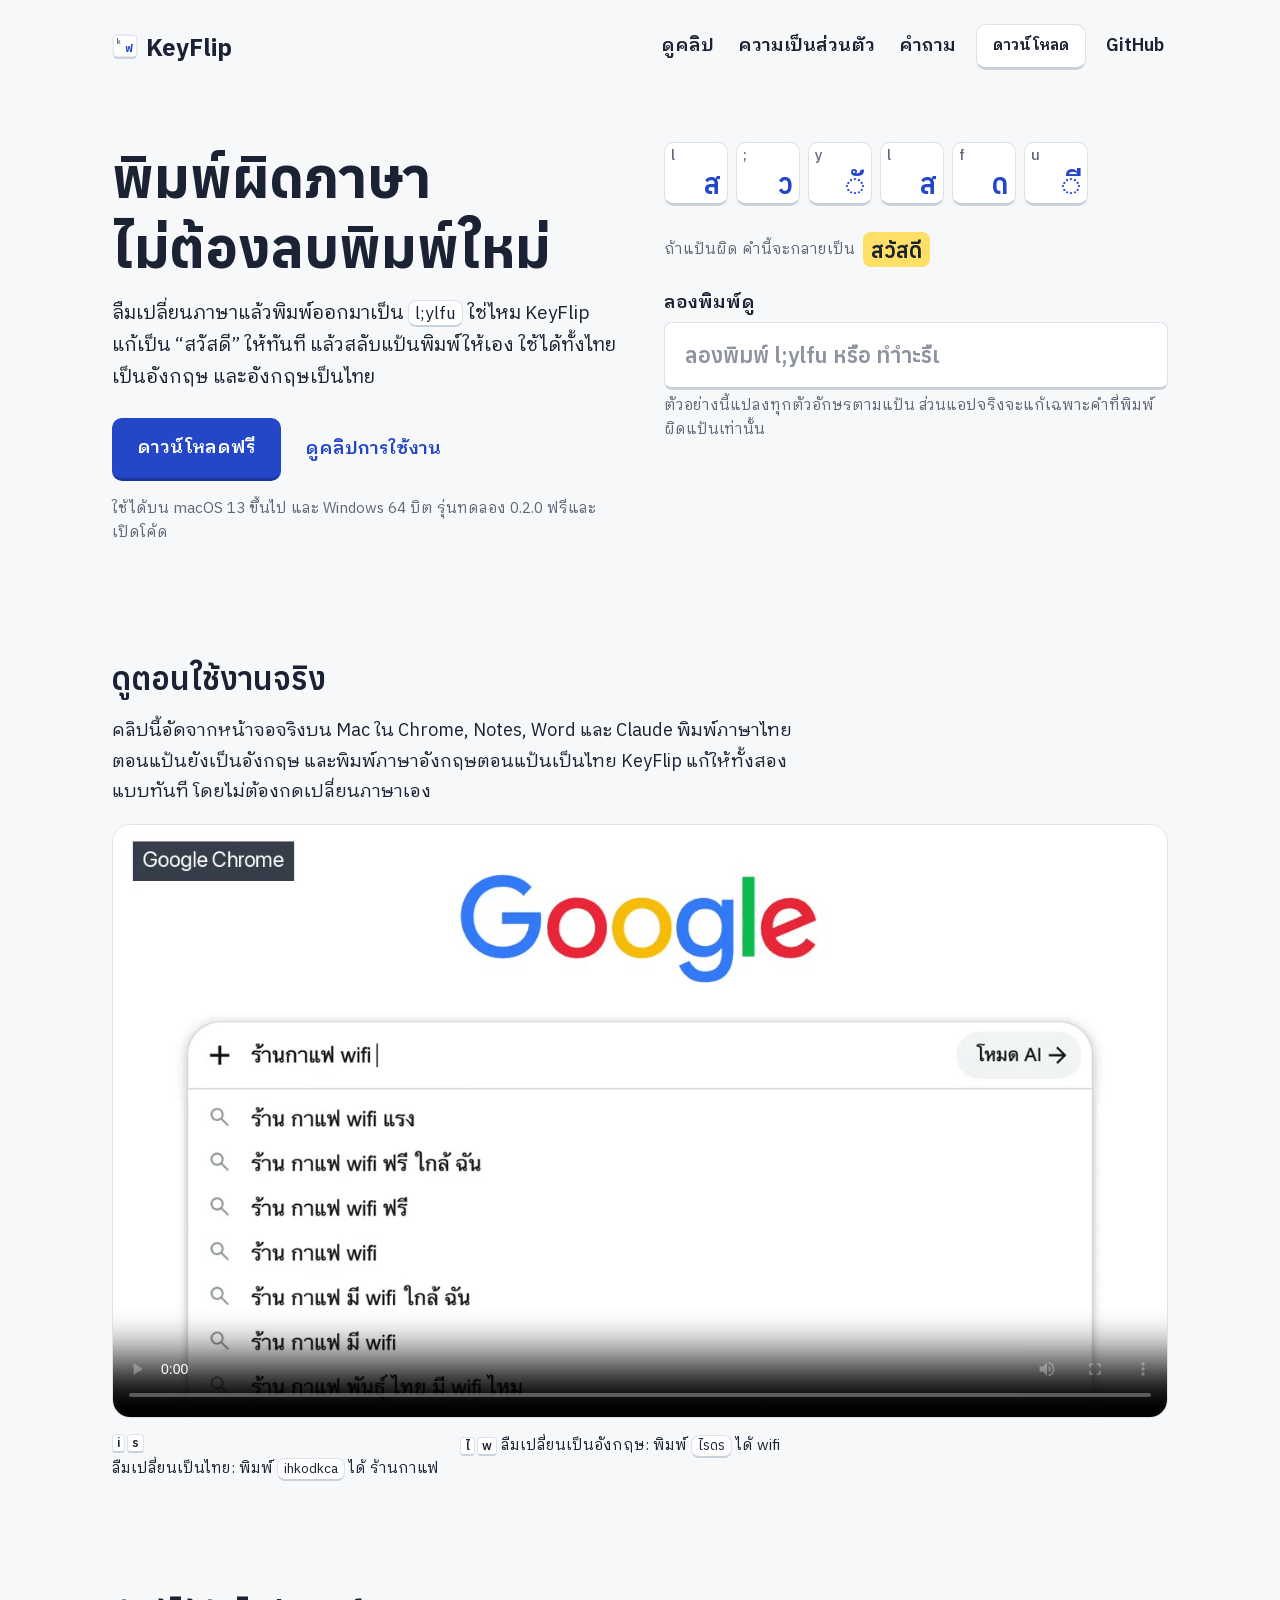
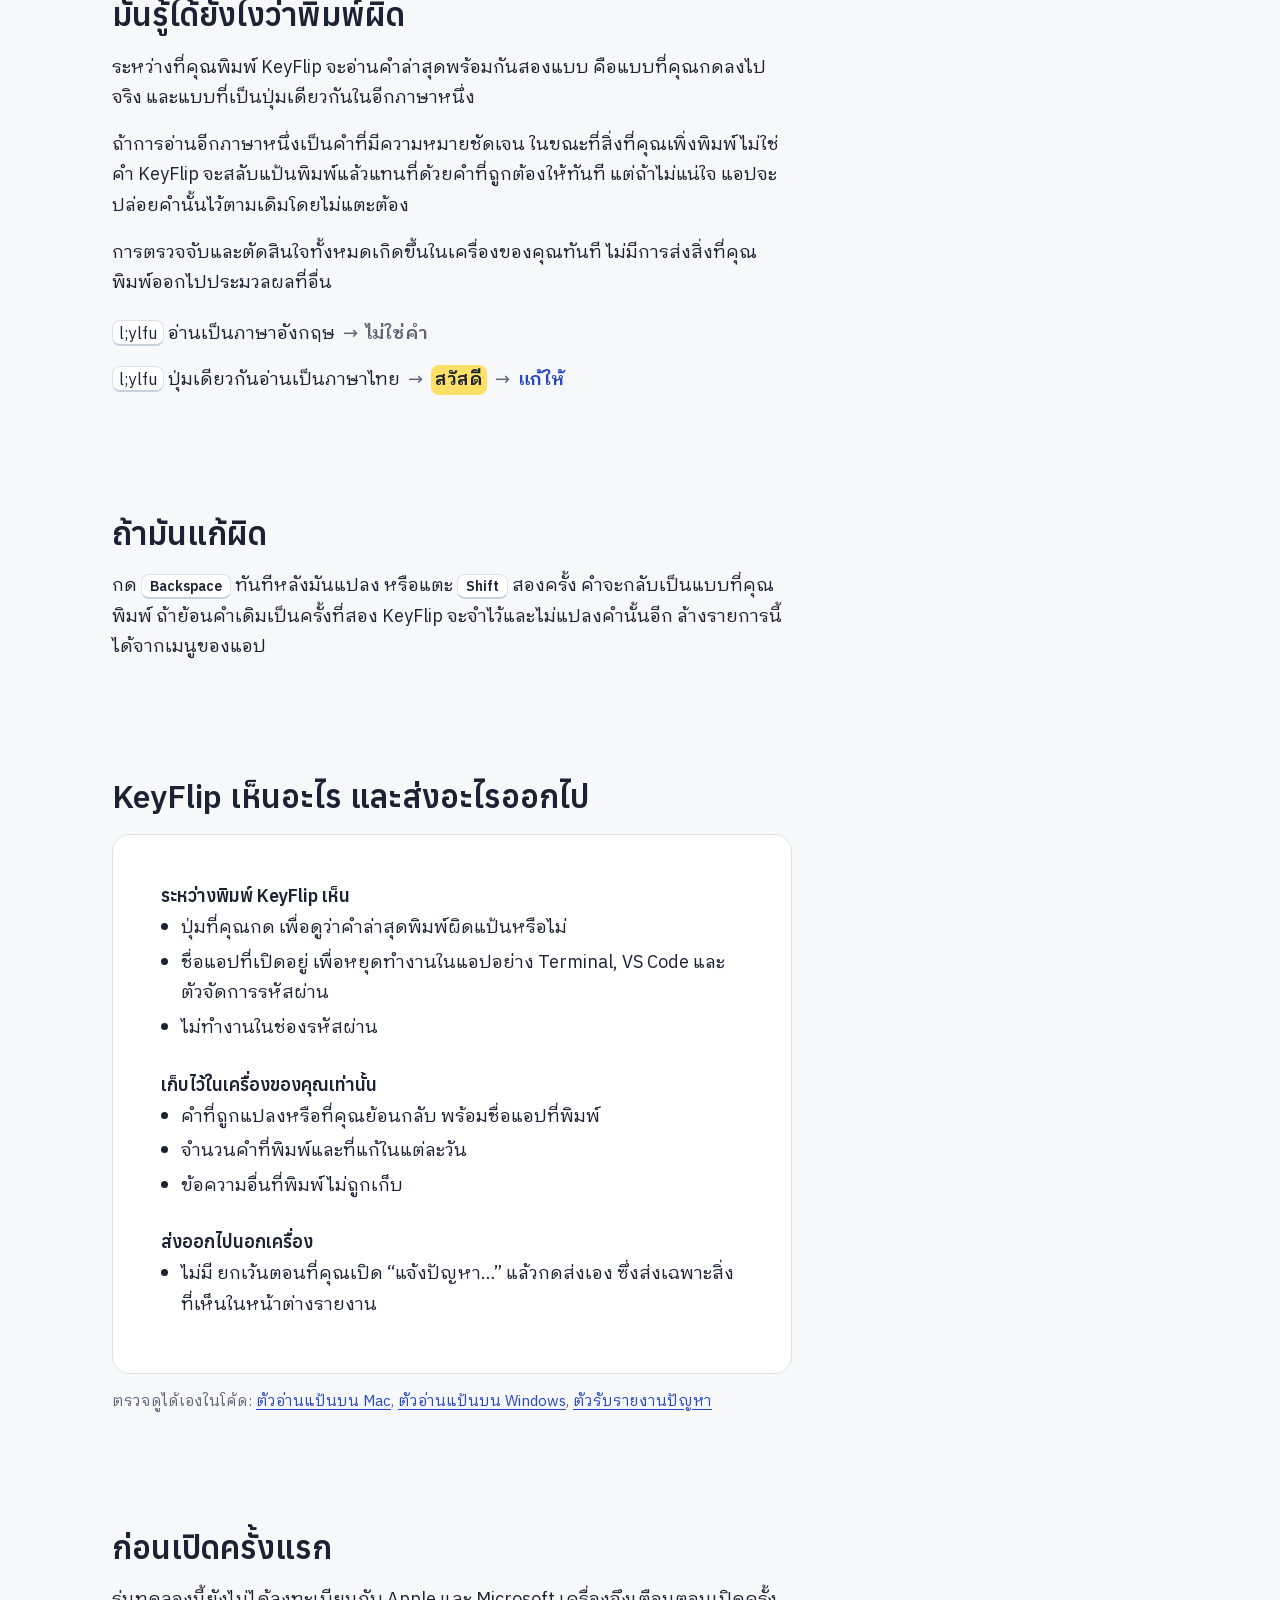
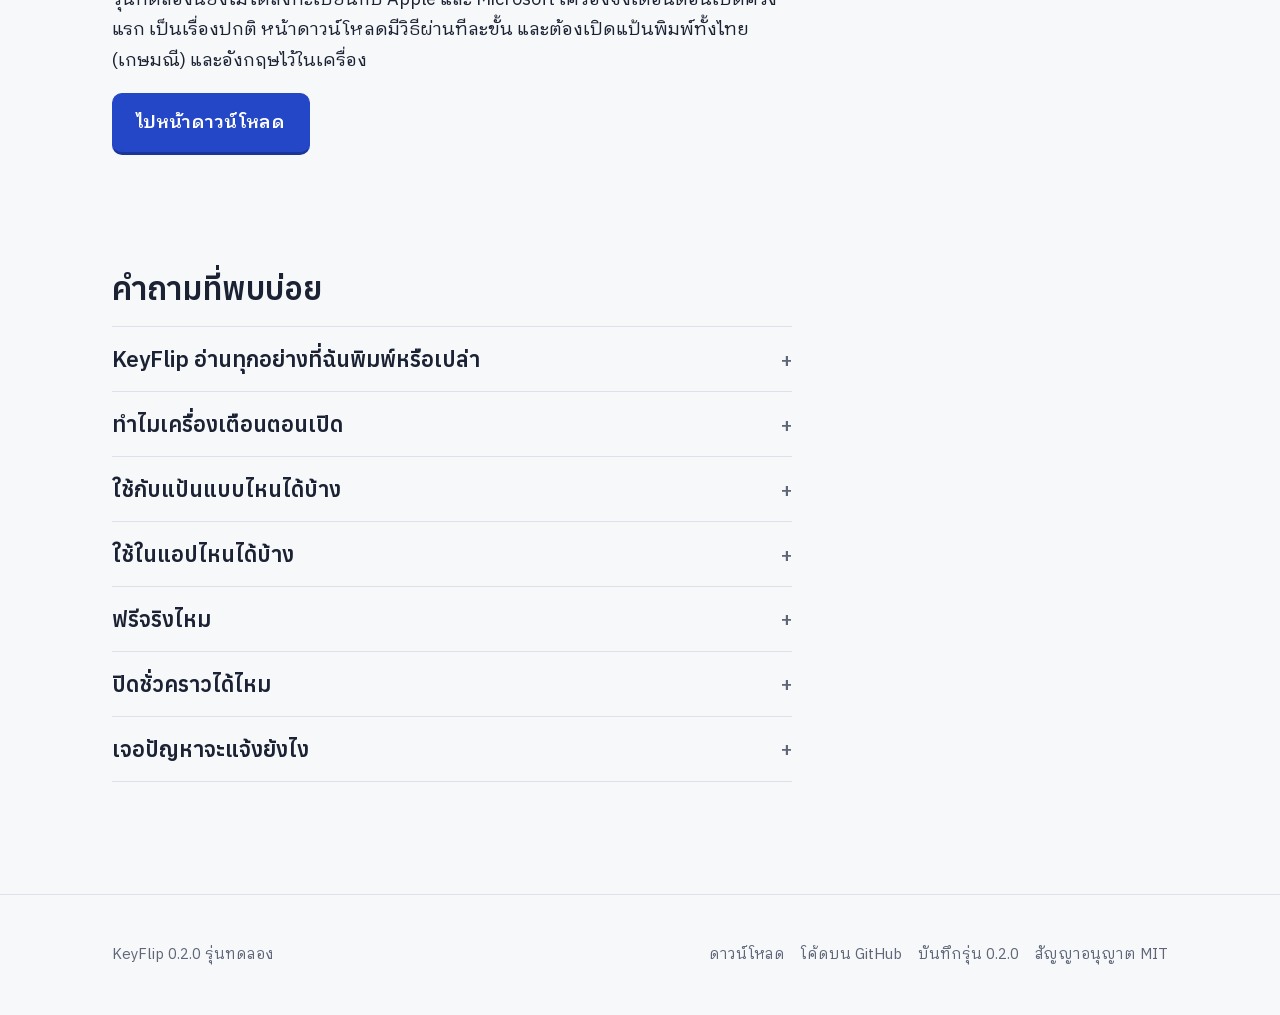
==== site/index.html @ ded394d9 "Site: landing page and real demo video - site/index.html + assets/site.css/site.js/favicon.svg: Thai" ====
<!DOCTYPE html>
<html lang="th">
<head>
  <meta charset="UTF-8">
  <meta name="viewport" content="width=device-width, initial-scale=1.0">
  <title>KeyFlip: แก้คำที่พิมพ์ผิดภาษาอัตโนมัติ ไทย อังกฤษ</title>
  <meta name="description" content="ลืมเปลี่ยนภาษาแล้วพิมพ์ออกมาเป็น l;ylfu? KeyFlip แก้เป็น สวัสดี ให้ทันทีและสลับแป้นให้เอง ใช้ได้ทั้งไทยเป็นอังกฤษและอังกฤษเป็นไทย ฟรีบน Mac และ Windows">
  <link rel="canonical" href="https://keyflip.sparkth.io/">
  <link rel="icon" href="assets/favicon.svg" type="image/svg+xml">
  <meta name="theme-color" content="#F7F8FA">

  <!-- Open Graph -->
  <meta property="og:type" content="website">
  <meta property="og:url" content="https://keyflip.sparkth.io/">
  <meta property="og:title" content="KeyFlip: แก้คำที่พิมพ์ผิดภาษาอัตโนมัติ ไทย อังกฤษ">
  <meta property="og:description" content="ลืมเปลี่ยนภาษาแล้วพิมพ์ออกมาเป็น l;ylfu? KeyFlip แก้เป็น สวัสดี ให้ทันทีและสลับแป้นให้เอง ใช้ได้ทั้งไทยเป็นอังกฤษและอังกฤษเป็นไทย ฟรีบน Mac และ Windows">
  <meta property="og:image" content="https://keyflip.sparkth.io/assets/og.png">
  <meta property="og:image:width" content="1200">
  <meta property="og:image:height" content="630">

  <!-- Twitter Card -->
  <meta name="twitter:card" content="summary_large_image">
  <meta name="twitter:title" content="KeyFlip: แก้คำที่พิมพ์ผิดภาษาอัตโนมัติ ไทย อังกฤษ">
  <meta name="twitter:description" content="ลืมเปลี่ยนภาษาแล้วพิมพ์ออกมาเป็น l;ylfu? KeyFlip แก้เป็น สวัสดี ให้ทันทีและสลับแป้นให้เอง ใช้ได้ทั้งไทยเป็นอังกฤษและอังกฤษเป็นไทย ฟรีบน Mac และ Windows">
  <meta name="twitter:image" content="https://keyflip.sparkth.io/assets/og.png">

  <!-- Preload Critical Thai Subsets -->
  <link rel="preload" href="fonts/anuphan-400-700-thai.woff2" as="font" type="font/woff2" crossorigin>
  <link rel="preload" href="fonts/ibm-plex-sans-thai-looped-400-thai.woff2" as="font" type="font/woff2" crossorigin>

  <!-- Stylesheets in Strict Order -->
  <link rel="stylesheet" href="fonts/fonts.css">
  <link rel="stylesheet" href="design/tokens.css">
  <link rel="stylesheet" href="assets/site.css">

  <script src="assets/site.js" defer></script>

  <!-- Schema.org SoftwareApplication JSON-LD -->
  <script type="application/ld+json">
  {
    "@context": "https://schema.org",
    "@type": "SoftwareApplication",
    "name": "KeyFlip",
    "operatingSystem": "macOS 13+, Windows 10/11 (64-bit)",
    "applicationCategory": "UtilitiesApplication",
    "softwareVersion": "0.2.0",
    "offers": {
      "@type": "Offer",
      "price": "0",
      "priceCurrency": "THB"
    },
    "license": "https://opensource.org/licenses/MIT",
    "url": "https://keyflip.sparkth.io/",
    "downloadUrl": "https://keyflip.sparkth.io/download/"
  }
  </script>
</head>
<body>
  <a href="#main-content" class="skip-link">ข้ามไปยังเนื้อหาหลัก</a>

  <!-- Section 0: Header -->
  <header class="site-header">
    <div class="page-container site-header-inner">
      <a href="./" class="wordmark-link" aria-label="KeyFlip หน้าแรก">
        <svg class="wordmark-icon" viewBox="0 0 24 24" aria-hidden="true" focusable="false">
          <rect x="1" y="1" width="22" height="22" rx="4" fill="#C9D1DD"/>
          <rect x="1" y="1" width="22" height="20" rx="4" fill="#FFFFFF" stroke="#DDE2EA" stroke-width="1"/>
          <text x="4" y="9" font-family="'KF Display', sans-serif" font-size="7" font-weight="600" fill="#5E6678">k</text>
          <text x="19" y="17" text-anchor="end" font-family="'KF Display', sans-serif" font-size="10" font-weight="700" fill="#2347C6">ฟ</text>
        </svg>
        <span class="wordmark-text">KeyFlip</span>
      </a>

      <nav class="site-nav" aria-label="เมนูหลัก">
        <a href="#video" class="nav-link nav-link-desktop">ดูคลิป</a>
        <a href="#privacy" class="nav-link nav-link-desktop">ความเป็นส่วนตัว</a>
        <a href="#faq" class="nav-link nav-link-desktop">คำถาม</a>
        <a href="download/" class="btn btn-secondary btn-sm nav-download">ดาวน์โหลด</a>
        <a href="https://github.com/ongkub/keyflip" class="nav-link nav-link-desktop" target="_blank" rel="noopener noreferrer" aria-label="โค้ดบน GitHub (เปิดในแท็บใหม่)">GitHub</a>
      </nav>
    </div>
  </header>

  <main id="main-content">
    <!-- Section 1: Hero -->
    <section class="site-section hero-section">
      <div class="page-container">
        <div class="hero-grid">
          <!-- Left Column -->
          <div class="hero-content">
            <h1><span class="phrase">พิมพ์ผิดภาษา</span> <span class="phrase">ไม่ต้องลบพิมพ์ใหม่</span></h1>
            <p class="hero-lead">ลืมเปลี่ยนภาษาแล้วพิมพ์ออกมาเป็น <kbd>l;ylfu</kbd> ใช่ไหม KeyFlip แก้เป็น “สวัสดี” ให้ทันที แล้วสลับแป้นพิมพ์ให้เอง ใช้ได้ทั้งไทยเป็นอังกฤษ และอังกฤษเป็นไทย</p>
            <div class="hero-actions">
              <a href="download/" class="btn btn-primary">ดาวน์โหลดฟรี</a>
              <a href="#video" class="hero-link-video">ดูคลิปการใช้งาน</a>
            </div>
            <p class="hero-meta">ใช้ได้บน macOS 13&nbsp;ขึ้นไป และ Windows 64&nbsp;บิต รุ่นทดลอง 0.2.0 ฟรีและเปิดโค้ด</p>
          </div>

          <!-- Right Column: Keycap Flip & Demo Input -->
          <div class="hero-demo-stage">
            <p class="visually-hidden">ตัวอย่าง: ปุ่ม l;ylfu บนแป้นอังกฤษ ตรงกับคำว่า สวัสดี บนแป้นไทย</p>
            <div class="keycap-row" id="hero-keycap-row" aria-hidden="true">
              <!-- Key 1: l -> ส -->
              <div class="keycap" data-key="0">
                <div class="keycap-inner">
                  <div class="keycap-face keycap-face-front">
                    <span class="legend-latin legend-lead-ink">l</span>
                    <span class="legend-thai legend-sub">ส</span>
                  </div>
                  <div class="keycap-face keycap-face-back">
                    <span class="legend-latin legend-sub">l</span>
                    <span class="legend-thai legend-lead-primary">ส</span>
                  </div>
                </div>
              </div>

              <!-- Key 2: ; -> ว -->
              <div class="keycap" data-key="1">
                <div class="keycap-inner">
                  <div class="keycap-face keycap-face-front">
                    <span class="legend-latin legend-lead-ink">;</span>
                    <span class="legend-thai legend-sub">ว</span>
                  </div>
                  <div class="keycap-face keycap-face-back">
                    <span class="legend-latin legend-sub">;</span>
                    <span class="legend-thai legend-lead-primary">ว</span>
                  </div>
                </div>
              </div>

              <!-- Key 3: y -> ◌ั -->
              <div class="keycap" data-key="2">
                <div class="keycap-inner">
                  <div class="keycap-face keycap-face-front">
                    <span class="legend-latin legend-lead-ink">y</span>
                    <span class="legend-thai legend-sub">&#x25CC;&#x0E31;</span>
                  </div>
                  <div class="keycap-face keycap-face-back">
                    <span class="legend-latin legend-sub">y</span>
                    <span class="legend-thai legend-lead-primary">&#x25CC;&#x0E31;</span>
                  </div>
                </div>
              </div>

              <!-- Key 4: l -> ส -->
              <div class="keycap" data-key="3">
                <div class="keycap-inner">
                  <div class="keycap-face keycap-face-front">
                    <span class="legend-latin legend-lead-ink">l</span>
                    <span class="legend-thai legend-sub">ส</span>
                  </div>
                  <div class="keycap-face keycap-face-back">
                    <span class="legend-latin legend-sub">l</span>
                    <span class="legend-thai legend-lead-primary">ส</span>
                  </div>
                </div>
              </div>

              <!-- Key 5: f -> ด -->
              <div class="keycap" data-key="4">
                <div class="keycap-inner">
                  <div class="keycap-face keycap-face-front">
                    <span class="legend-latin legend-lead-ink">f</span>
                    <span class="legend-thai legend-sub">ด</span>
                  </div>
                  <div class="keycap-face keycap-face-back">
                    <span class="legend-latin legend-sub">f</span>
                    <span class="legend-thai legend-lead-primary">ด</span>
                  </div>
                </div>
              </div>

              <!-- Key 6: u -> ◌ี -->
              <div class="keycap" data-key="5">
                <div class="keycap-inner">
                  <div class="keycap-face keycap-face-front">
                    <span class="legend-latin legend-lead-ink">u</span>
                    <span class="legend-thai legend-sub">&#x25CC;&#x0E35;</span>
                  </div>
                  <div class="keycap-face keycap-face-back">
                    <span class="legend-latin legend-sub">u</span>
                    <span class="legend-thai legend-lead-primary">&#x25CC;&#x0E35;</span>
                  </div>
                </div>
              </div>
            </div>

            <div class="hero-result-line" aria-live="polite">
              <span class="hero-result-caption">ถ้าแป้นผิด คำนี้จะกลายเป็น</span>
              <span class="composed-word" id="hero-composed-word">สวัสดี</span>
            </div>

            <div class="demo-input-group">
              <label for="demo-text-input" class="demo-input-label">ลองพิมพ์ดู</label>
              <input type="text" id="demo-text-input" class="demo-text-input" placeholder="ลองพิมพ์ l;ylfu หรือ ทำำะรืเ" autocomplete="off" autocapitalize="off" autocorrect="off" spellcheck="false" inputmode="text" aria-describedby="demo-note">
              <p id="demo-note" class="demo-input-note">ตัวอย่างนี้แปลงทุกตัวอักษรตามแป้น ส่วนแอปจริงจะแก้เฉพาะคำที่พิมพ์ผิดแป้นเท่านั้น</p>
            </div>
          </div>
        </div>
      </div>
    </section>

    <!-- Section 2: Video -->
    <section class="site-section" id="video">
      <div class="page-container">
        <h2>ดูตอนใช้งานจริง</h2>
        <p>คลิปนี้อัดจากหน้าจอจริงบน Mac ใน Chrome, Notes, Word และ Claude พิมพ์ภาษาไทยตอนแป้นยังเป็นอังกฤษ และพิมพ์ภาษาอังกฤษตอนแป้นเป็นไทย KeyFlip แก้ให้ทั้งสองแบบทันที โดยไม่ต้องกดเปลี่ยนภาษาเอง</p>
        <div class="video-frame">
          <video controls playsinline preload="metadata" width="1280" height="720" poster="assets/demo/keyflip-demo-poster.jpg">
            <source src="assets/demo/keyflip-demo.mp4" type="video/mp4">
            <track kind="captions" srclang="th" label="ไทย" src="assets/demo/keyflip-demo.th.vtt" default>
          </video>
        </div>
        <div class="video-captions-grid">
          <div class="video-caption-item">
            <span class="mini-key-pair" aria-hidden="true"><kbd class="mini-key">i</kbd><kbd class="mini-key">ร</kbd></span>
            <span>ลืมเปลี่ยนเป็นไทย: พิมพ์ <kbd>ihkodkca</kbd> ได้ ร้านกาแฟ</span>
          </div>
          <div class="video-caption-item">
            <span class="mini-key-pair" aria-hidden="true"><kbd class="mini-key">ไ</kbd><kbd class="mini-key">w</kbd></span>
            <span>ลืมเปลี่ยนเป็นอังกฤษ: พิมพ์ <kbd>ไรดร</kbd> ได้ wifi</span>
          </div>
        </div>
      </div>
    </section>

    <!-- Section 3: How it knows -->
    <section class="site-section">
      <div class="page-container">
        <h2>มันรู้ได้ยังไงว่าพิมพ์ผิด</h2>
        <p>ระหว่างที่คุณพิมพ์ KeyFlip จะอ่านคำล่าสุดพร้อมกันสองแบบ คือแบบที่คุณกดลงไปจริง และแบบที่เป็นปุ่มเดียวกันในอีกภาษาหนึ่ง</p>
        <p>ถ้าการอ่านอีกภาษาหนึ่งเป็นคำที่มีความหมายชัดเจน ในขณะที่สิ่งที่คุณเพิ่งพิมพ์ไม่ใช่คำ KeyFlip จะสลับแป้นพิมพ์แล้วแทนที่ด้วยคำที่ถูกต้องให้ทันที แต่ถ้าไม่แน่ใจ แอปจะปล่อยคำนั้นไว้ตามเดิมโดยไม่แตะต้อง</p>
        <p>การตรวจจับและตัดสินใจทั้งหมดเกิดขึ้นในเครื่องของคุณทันที ไม่มีการส่งสิ่งที่คุณพิมพ์ออกไปประมวลผลที่อื่น</p>
        <div class="compare-box" role="table" aria-label="เปรียบเทียบการอ่านคำสองภาษา">
          <div class="compare-row" role="row">
            <span class="compare-col-typed"><kbd>l;ylfu</kbd> อ่านเป็นภาษาอังกฤษ</span>
            <span class="compare-arrow" aria-hidden="true">→</span>
            <span class="compare-status text-slate">ไม่ใช่คำ</span>
          </div>
          <div class="compare-row" role="row">
            <span class="compare-col-typed"><kbd>l;ylfu</kbd> ปุ่มเดียวกันอ่านเป็นภาษาไทย</span>
            <span class="compare-arrow" aria-hidden="true">→</span>
            <span class="compare-status"><mark>สวัสดี</mark></span>
            <span class="compare-arrow" aria-hidden="true">→</span>
            <span class="compare-status text-primary">แก้ให้</span>
          </div>
        </div>
      </div>
    </section>

    <!-- Section 4: If it gets it wrong -->
    <section class="site-section">
      <div class="page-container">
        <h2>ถ้ามันแก้ผิด</h2>
        <p>กด <kbd class="key-chip">Backspace</kbd> ทันทีหลังมันแปลง หรือแตะ <kbd class="key-chip">Shift</kbd> สองครั้ง คำจะกลับเป็นแบบที่คุณพิมพ์ ถ้าย้อนคำเดิมเป็นครั้งที่สอง KeyFlip จะจำไว้และไม่แปลงคำนั้นอีก ล้างรายการนี้ได้จากเมนูของแอป</p>
      </div>
    </section>

    <!-- Section 5: Privacy -->
    <section class="site-section" id="privacy">
      <div class="page-container">
        <h2>KeyFlip เห็นอะไร และส่งอะไรออกไป</h2>
        <div class="privacy-panel">
          <div class="privacy-group">
            <h3>ระหว่างพิมพ์ KeyFlip เห็น</h3>
            <ul>
              <li>ปุ่มที่คุณกด เพื่อดูว่าคำล่าสุดพิมพ์ผิดแป้นหรือไม่</li>
              <li>ชื่อแอปที่เปิดอยู่ เพื่อหยุดทำงานในแอปอย่าง Terminal, VS Code และตัวจัดการรหัสผ่าน</li>
              <li>ไม่ทำงานในช่องรหัสผ่าน</li>
            </ul>
          </div>
          <div class="privacy-group">
            <h3>เก็บไว้ในเครื่องของคุณเท่านั้น</h3>
            <ul>
              <li>คำที่ถูกแปลงหรือที่คุณย้อนกลับ พร้อมชื่อแอปที่พิมพ์</li>
              <li>จำนวนคำที่พิมพ์และที่แก้ในแต่ละวัน</li>
              <li>ข้อความอื่นที่พิมพ์ไม่ถูกเก็บ</li>
            </ul>
          </div>
          <div class="privacy-group">
            <h3>ส่งออกไปนอกเครื่อง</h3>
            <ul>
              <li>ไม่มี ยกเว้นตอนที่คุณเปิด “แจ้งปัญหา…” แล้วกดส่งเอง ซึ่งส่งเฉพาะสิ่งที่เห็นในหน้าต่างรายงาน</li>
            </ul>
          </div>
        </div>
        <p class="privacy-source-links">ตรวจดูได้เองในโค้ด:
          <a href="https://github.com/ongkub/keyflip/blob/main/app/Sources/KeyTap.swift" target="_blank" rel="noopener noreferrer">ตัวอ่านแป้นบน Mac</a>,
          <a href="https://github.com/ongkub/keyflip/blob/main/win/src/hook.rs" target="_blank" rel="noopener noreferrer">ตัวอ่านแป้นบน Windows</a>,
          <a href="https://github.com/ongkub/keyflip/blob/main/server/feedback_server.py" target="_blank" rel="noopener noreferrer">ตัวรับรายงานปัญหา</a>
        </p>
      </div>
    </section>

    <!-- Section 6: Before the first open -->
    <section class="site-section">
      <div class="page-container">
        <h2>ก่อนเปิดครั้งแรก</h2>
        <p>รุ่นทดลองนี้ยังไม่ได้ลงทะเบียนกับ Apple และ Microsoft เครื่องจึงเตือนตอนเปิดครั้งแรก เป็นเรื่องปกติ หน้าดาวน์โหลดมีวิธีผ่านทีละขั้น และต้องเปิดแป้นพิมพ์ทั้งไทย (เกษมณี) และอังกฤษไว้ในเครื่อง</p>
        <p><a href="download/" class="btn btn-primary">ไปหน้าดาวน์โหลด</a></p>
      </div>
    </section>

    <!-- Section 7: FAQ -->
    <section class="site-section" id="faq">
      <div class="page-container">
        <h2>คำถามที่พบบ่อย</h2>
        <div class="faq-list">
          <details class="faq-item">
            <summary class="faq-question">
              <span>KeyFlip อ่านทุกอย่างที่ฉันพิมพ์หรือเปล่า</span>
              <span class="faq-indicator" aria-hidden="true">+</span>
            </summary>
            <div class="faq-answer">
              <p>ไม่อ่านทุกอย่าง KeyFlip เฝ้าดูการกดปุ่มเพื่อตัดสินใจเฉพาะคำล่าสุดที่คุณกำลังพิมพ์เท่านั้น เมื่อแปลงคำหรือเมื่อคุณกดย้อนคำ ข้อมูลคำเหล่านั้นจะถูกเก็บไว้เฉพาะในเครื่องของคุณเพื่อการเรียนรู้ จะไม่มีการส่งข้อความใด&nbsp;ๆ ออกนอกเครื่องเว้นแต่คุณจะกดส่งรายงานปัญหาด้วยตัวเอง และโค้ดทั้งหมดเปิดเผยให้ตรวจสอบได้</p>
            </div>
          </details>

          <details class="faq-item">
            <summary class="faq-question">
              <span>ทำไมเครื่องเตือนตอนเปิด</span>
              <span class="faq-indicator" aria-hidden="true">+</span>
            </summary>
            <div class="faq-answer">
              <p>เนื่องจากเป็นรุ่นทดลอง (Beta) ที่ยังไม่ได้ลงทะเบียนใบรับรองนักพัฒนากับ Apple และ Microsoft ทั้งสองระบบจึงขึ้นข้อความเตือนความปลอดภัยตามปกติ คุณสามารถดูขั้นตอนการอนุญาตเปิดใช้งานทีละขั้นอย่างละเอียดได้ในหน้าดาวน์โหลด</p>
            </div>
          </details>

          <details class="faq-item">
            <summary class="faq-question">
              <span>ใช้กับแป้นแบบไหนได้บ้าง</span>
              <span class="faq-indicator" aria-hidden="true">+</span>
            </summary>
            <div class="faq-answer">
              <p>ปัจจุบันรองรับแป้นพิมพ์ภาษาไทยแบบเกษมณี (Kedmanee) คู่กับภาษาอังกฤษแบบมาตรฐาน (US / ABC) สำหรับแป้นพิมพ์ปัตตะโชติ (Pattachote) ยังไม่รองรับในรุ่นนี้</p>
            </div>
          </details>

          <details class="faq-item">
            <summary class="faq-question">
              <span>ใช้ในแอปไหนได้บ้าง</span>
              <span class="faq-indicator" aria-hidden="true">+</span>
            </summary>
            <div class="faq-answer">
              <p>ใช้งานได้ในเกือบทุกแอปที่คุณพิมพ์ข้อความ เช่น เว็บบราวเซอร์, LINE, Microsoft Word, โปรแกรมอีเมล และแอปแช็ตทั่วไป โดย KeyFlip จะหยุดทำงานโดยอัตโนมัติในช่องกรอกรหัสผ่าน แอป Terminal ตัวแก้ไขโค้ด และโปรแกรมจัดการรหัสผ่าน</p>
            </div>
          </details>

          <details class="faq-item">
            <summary class="faq-question">
              <span>ฟรีจริงไหม</span>
              <span class="faq-indicator" aria-hidden="true">+</span>
            </summary>
            <div class="faq-answer">
              <p>ฟรีอย่างสมบูรณ์ ไม่มีค่าใช้จ่ายและไม่มีโฆษณา ตัวแอปเป็นโครงการโอเพนซอร์สภายใต้สัญญาอนุญาต MIT</p>
            </div>
          </details>

          <details class="faq-item">
            <summary class="faq-question">
              <span>ปิดชั่วคราวได้ไหม</span>
              <span class="faq-indicator" aria-hidden="true">+</span>
            </summary>
            <div class="faq-answer">
              <p>ปิดชั่วคราวได้ตลอดเวลา บน Mac คลิกไอคอนบนแถบเมนูด้านบนแล้วเลือก “แก้ภาษาอัตโนมัติ” เพื่อเปิด/ปิด ส่วนบน Windows ให้คลิกขวาที่ไอคอนในถาดระบบ (System Tray)</p>
            </div>
          </details>

          <details class="faq-item">
            <summary class="faq-question">
              <span>เจอปัญหาจะแจ้งยังไง</span>
              <span class="faq-indicator" aria-hidden="true">+</span>
            </summary>
            <div class="faq-answer">
              <p>คุณสามารถเปิดเมนูของแอปแล้วเลือก “แจ้งปัญหา…” โดยคุณจะมองเห็นข้อมูลทั้งหมดที่จะส่งก่อนกดส่งเสมอ หรือสามารถเปิด Issue ในคลังโค้ดบน GitHub ได้โดยตรง</p>
            </div>
          </details>
        </div>
      </div>
    </section>
  </main>

  <!-- Section 8: Footer -->
  <footer class="site-footer">
    <div class="page-container site-footer-inner">
      <p class="footer-meta">KeyFlip 0.2.0 รุ่นทดลอง</p>
      <nav class="footer-links" aria-label="ลิงก์ส่วนท้าย">
        <a href="download/">ดาวน์โหลด</a>
        <a href="https://github.com/ongkub/keyflip" target="_blank" rel="noopener noreferrer">โค้ดบน GitHub</a>
        <a href="https://github.com/ongkub/keyflip/releases/tag/v0.2.0-beta" target="_blank" rel="noopener noreferrer">บันทึกรุ่น 0.2.0</a>
        <a href="https://github.com/ongkub/keyflip/blob/main/LICENSE" target="_blank" rel="noopener noreferrer">สัญญาอนุญาต MIT</a>
      </nav>
    </div>
  </footer>
</body>
</html>
---- site/fonts/fonts.css ----
/* Self-hosted Thai + Latin subsets from Google Fonts (SIL OFL 1.1, see OFL-*.txt).
   Families are aliased: 'KF Display' = Anuphan (Cadson Demak), 'KF Text' = IBM Plex Sans Thai Looped (IBM).
   Use the CSS variables in ../design/tokens.css, not these names directly. */
@font-face {
  font-family: 'KF Display';
  font-style: normal;
  font-weight: 400 700;
  font-display: swap;
  src: url('anuphan-400-700-thai.woff2') format('woff2');
  unicode-range: U+02D7, U+0303, U+0331, U+0E01-0E5B, U+200C-200D, U+25CC;
}
@font-face {
  font-family: 'KF Display';
  font-style: normal;
  font-weight: 400 700;
  font-display: swap;
  src: url('anuphan-400-700-latin.woff2') format('woff2');
  unicode-range: U+0000-00FF, U+0131, U+0152-0153, U+02BB-02BC, U+02C6, U+02DA, U+02DC, U+0304, U+0308, U+0329, U+2000-206F, U+20AC, U+2122, U+2191, U+2193, U+2212, U+2215, U+FEFF, U+FFFD;
}
@font-face {
  font-family: 'KF Text';
  font-style: normal;
  font-weight: 400;
  font-display: swap;
  src: url('ibm-plex-sans-thai-looped-400-thai.woff2') format('woff2');
  unicode-range: U+02D7, U+0303, U+0331, U+0E01-0E5B, U+200C-200D, U+25CC;
}
@font-face {
  font-family: 'KF Text';
  font-style: normal;
  font-weight: 400;
  font-display: swap;
  src: url('ibm-plex-sans-thai-looped-400-latin.woff2') format('woff2');
  unicode-range: U+0000-00FF, U+0131, U+0152-0153, U+02BB-02BC, U+02C6, U+02DA, U+02DC, U+0304, U+0308, U+0329, U+2000-206F, U+20AC, U+2122, U+2191, U+2193, U+2212, U+2215, U+FEFF, U+FFFD;
}
@font-face {
  font-family: 'KF Text';
  font-style: normal;
  font-weight: 600;
  font-display: swap;
  src: url('ibm-plex-sans-thai-looped-600-thai.woff2') format('woff2');
  unicode-range: U+02D7, U+0303, U+0331, U+0E01-0E5B, U+200C-200D, U+25CC;
}
@font-face {
  font-family: 'KF Text';
  font-style: normal;
  font-weight: 600;
  font-display: swap;
  src: url('ibm-plex-sans-thai-looped-600-latin.woff2') format('woff2');
  unicode-range: U+0000-00FF, U+0131, U+0152-0153, U+02BB-02BC, U+02C6, U+02DA, U+02DC, U+0304, U+0308, U+0329, U+2000-206F, U+20AC, U+2122, U+2191, U+2193, U+2212, U+2215, U+FEFF, U+FFFD;
}
---- site/design/tokens.css ----
/* Design tokens for the KeyFlip site. Source of truth: ../DESIGN.md (keep the two in sync).
   Import ../fonts/fonts.css before this file. Use these variables; do not hard-code values. */
:root {
  /* Colors */
  --color-primary: #2347C6;          /* Legend Blue: Thai legend, primary action, links */
  --color-primary-pressed: #1A3699;
  --color-on-primary: #FFFFFF;
  --color-ink: #1B2233;              /* all text */
  --color-slate: #5E6678;            /* Latin legend, gibberish before the fix, captions */
  --color-neutral: #F7F8FA;          /* page background */
  --color-keycap: #FFFFFF;           /* key tops, buttons, panels, inputs */
  --color-keycap-edge: #C9D1DD;      /* the visible bottom edge of a key */
  --color-rule: #DDE2EA;             /* FAQ / table hairlines only */
  --color-highlight: #FFE066;        /* behind the word just fixed; always with ink text */

  /* Type families (aliases declared in ../fonts/fonts.css) */
  --font-display: 'KF Display', 'KF Text', 'Noto Sans Thai', 'Thonburi', system-ui, sans-serif;  /* Anuphan; KF Text second: Anuphan has no U+25CC dotted circle */
  --font-text: 'KF Text', 'Noto Sans Thai Looped', 'Thonburi', system-ui, sans-serif;  /* IBM Plex Sans Thai Looped */
  --font-mono: ui-monospace, 'SF Mono', Menlo, Consolas, monospace;                     /* checksums, commands only */

  /* Type scale: size / line-height (Thai needs the generous line-heights; never add letter-spacing) */
  --type-display: 700 clamp(2.25rem, 1.4rem + 3.6vw, 3.5rem) / 1.25 var(--font-display);
  --type-headline: 600 clamp(1.625rem, 1.3rem + 1.4vw, 2rem) / 1.35 var(--font-display);
  --type-title: 600 1.375rem / 1.45 var(--font-display);
  --type-body: 400 1.125rem / 1.7 var(--font-text);
  --type-body-strong: 600 1.125rem / 1.7 var(--font-text);
  --type-small: 400 0.9375rem / 1.6 var(--font-text);
  --type-legend-thai: 600 1.75rem / 1.4 var(--font-display);
  --type-legend-latin: 500 0.9375rem / 1.2 var(--font-display);

  /* Radii by role (never one radius for everything) */
  --radius-control: 8px;
  --radius-key: 10px;
  --radius-panel: 18px;

  /* Spacing (4px base) */
  --space-xs: 4px;
  --space-sm: 8px;
  --space-md: 16px;
  --space-lg: 24px;
  --space-xl: 48px;
  --space-xxl: 72px;
  --space-section: clamp(72px, 5rem + 3vw, 112px);
  --text-measure: 680px;
  --page-max: 1120px;
  --gutter: clamp(16px, 4vw, 32px);

  /* Keycap depth: a solid edge, not a shadow */
  --key-size: clamp(48px, 9vw, 64px);
  --key-edge: 3px;
  --key-edge-pressed: 1px;
}
---- site/assets/site.css ----
/* Reset & Document Baseline */
*, *::before, *::after {
  box-sizing: border-box;
}

html {
  font-synthesis: none;
  letter-spacing: 0;
  -webkit-text-size-adjust: 100%;
  scroll-behavior: auto;
}

body {
  margin: 0;
  padding: 0;
  background-color: var(--color-neutral);
  color: var(--color-ink);
  font: var(--type-body);
  font-synthesis: none;
  letter-spacing: 0;
}

/* Accessibility: Skip Link */
.skip-link {
  position: absolute;
  top: -100px;
  left: var(--gutter);
  background: var(--color-primary);
  color: var(--color-on-primary);
  padding: var(--space-sm) var(--space-md);
  border-radius: var(--radius-control);
  font: var(--type-body-strong);
  text-decoration: none;
  z-index: 1000;
  transition: top 120ms ease-out;
}

.skip-link:focus-visible {
  top: var(--space-md);
  outline: 2px solid var(--color-ink);
  outline-offset: 2px;
}

/* Accessible Focus Ring */
:focus-visible {
  outline: 2px solid var(--color-primary);
  outline-offset: 2px;
}

/* Typography Defaults */
/* Keep each Thai phrase whole; wrap only at the space between phrases. */
.phrase { display: inline-block; }

h1 {
  font: var(--type-display);
  color: var(--color-ink);
  margin-block: 0 var(--space-md);
  text-wrap: balance;
}

h2 {
  font: var(--type-headline);
  color: var(--color-ink);
  margin-block: 0 var(--space-md);
  text-wrap: balance;
}

h3 {
  font: var(--type-title);
  color: var(--color-ink);
  margin-block: 0 var(--space-sm);
  text-wrap: balance;
}

p {
  margin-block: 0 var(--space-md);
  text-wrap: pretty;
  max-width: var(--text-measure);
}

a {
  color: var(--color-primary);
  text-decoration-thickness: 1px;
  text-underline-offset: 3px;
}

a:hover {
  color: var(--color-primary-pressed);
}

kbd {
  font-family: var(--font-display);
  background-color: var(--color-keycap);
  border: 1px solid var(--color-rule);
  border-bottom: 2px solid var(--color-keycap-edge);
  border-radius: var(--radius-control);
  padding: 1px 6px;
  font-size: 0.9em;
  line-height: 1.3;
  color: var(--color-ink);
  display: inline-block;
  vertical-align: baseline;
}

mark {
  background-color: var(--color-highlight);
  color: var(--color-ink);
  padding: 0 4px;
  border-radius: var(--radius-control);
}

/* Page Layout */
.page-container {
  max-width: var(--page-max);
  margin-inline: auto;
  padding-inline: var(--gutter);
}

.site-section {
  margin-block-end: var(--space-section);
}

/* Buttons */
.btn {
  display: inline-flex;
  align-items: center;
  justify-content: center;
  font: var(--type-body-strong);
  padding: 14px 24px;
  min-height: 44px;
  border-radius: var(--radius-key);
  cursor: pointer;
  text-decoration: none;
  font-synthesis: none;
  border: 1px solid transparent;
  border-bottom: var(--key-edge) solid var(--color-keycap-edge);
  transition: transform 80ms cubic-bezier(0.2, 0.8, 0.2, 1),
              border-bottom-width 80ms cubic-bezier(0.2, 0.8, 0.2, 1),
              margin-bottom 80ms cubic-bezier(0.2, 0.8, 0.2, 1),
              background-color 80ms cubic-bezier(0.2, 0.8, 0.2, 1);
  box-sizing: border-box;
}

.btn:active {
  transform: translateY(2px);
  border-bottom-width: var(--key-edge-pressed);
  margin-bottom: 2px;
}

.btn-primary {
  background-color: var(--color-primary);
  color: var(--color-on-primary);
  border-color: var(--color-primary);
  border-bottom-color: var(--color-primary-pressed);
}

.btn-primary:hover {
  background-color: var(--color-primary-pressed);
  color: var(--color-on-primary);
}

.btn-secondary {
  background-color: var(--color-keycap);
  color: var(--color-ink);
  border-color: var(--color-rule);
  border-bottom-color: var(--color-keycap-edge);
}

.btn-secondary:hover {
  background-color: var(--color-neutral);
  color: var(--color-ink);
}

.btn-sm {
  padding: 8px 16px;
  min-height: 38px;
  font-size: 0.9375rem;
}

/* Header */
.site-header {
  padding-block: var(--space-lg);
  margin-block-end: var(--space-xl);
}

.site-header-inner {
  display: flex;
  align-items: center;
  justify-content: space-between;
  gap: var(--space-md);
}

.wordmark-link {
  display: inline-flex;
  align-items: center;
  gap: var(--space-sm);
  text-decoration: none;
  color: var(--color-ink);
}

.wordmark-icon {
  display: block;
  width: 26px;
  height: 26px;
  flex-shrink: 0;
}

.wordmark-text {
  font-family: var(--font-display);
  font-size: 1.5rem;
  font-weight: 700;
  line-height: 1;
  color: var(--color-ink);
}

.site-nav {
  display: flex;
  align-items: center;
  gap: var(--space-md);
}

.nav-link {
  font: var(--type-body-strong);
  color: var(--color-ink);
  text-decoration: none;
  padding: var(--space-xs) var(--space-xs);
  min-height: 44px;
  display: inline-flex;
  align-items: center;
}

.nav-link:hover {
  color: var(--color-primary);
}

@media (max-width: 640px) {
  .nav-link-desktop {
    display: none;
  }
}

/* Hero Section */
.hero-grid {
  display: grid;
  grid-template-columns: 1fr 1fr;
  gap: var(--space-xl);
  align-items: flex-start;
}

@media (max-width: 860px) {
  .hero-grid {
    grid-template-columns: 1fr;
    gap: var(--space-xl);
  }
}

.hero-lead {
  font: var(--type-body);
  font-size: 1.1875rem;
  color: var(--color-ink);
  margin-block-end: var(--space-lg);
}

.hero-actions {
  display: flex;
  align-items: center;
  gap: var(--space-md);
  flex-wrap: wrap;
  margin-block-end: var(--space-md);
}

.hero-link-video {
  font: var(--type-body-strong);
  color: var(--color-primary);
  text-decoration: none;
  min-height: 44px;
  display: inline-flex;
  align-items: center;
  padding: var(--space-xs) var(--space-sm);
}

.hero-link-video:hover {
  text-decoration: underline;
}

.hero-meta {
  font: var(--type-small);
  color: var(--color-slate);
  margin: 0;
}

/* Hero Right Column: Keycaps & Demo */
.hero-demo-stage {
  display: flex;
  flex-direction: column;
  gap: var(--space-md);
}

.keycap-row {
  display: flex;
  gap: var(--space-sm);
  perspective: 600px;
  flex-wrap: nowrap;
  overflow-x: auto;
  padding-bottom: 6px;
  min-height: var(--key-size);
}

.keycap {
  width: var(--key-size);
  height: var(--key-size);
  position: relative;
  flex-shrink: 0;
}

.keycap-inner {
  width: 100%;
  height: 100%;
  position: relative;
  transform-style: preserve-3d;
  transition: transform 380ms cubic-bezier(0.2, 0.8, 0.2, 1);
}

.keycap.is-flipped .keycap-inner {
  transform: rotateX(-180deg);
}

.keycap-face {
  position: absolute;
  inset: 0;
  background-color: var(--color-keycap);
  border: 1px solid var(--color-rule);
  border-bottom: var(--key-edge) solid var(--color-keycap-edge);
  border-radius: var(--radius-key);
  box-sizing: border-box;
  padding: 3px 6px;
  display: flex;
  flex-direction: column;
  justify-content: space-between;
  backface-visibility: hidden;
  -webkit-backface-visibility: hidden;
  user-select: none;
}

.keycap-face-front {
  /* Front face orientation */
}

.keycap-face-back {
  transform: rotateX(180deg);
}

.legend-latin {
  align-self: flex-start;
  text-align: left;
}

.legend-thai {
  align-self: flex-end;
  text-align: right;
}

.legend-lead-ink {
  font-family: var(--font-display);
  font-size: clamp(1.125rem, 3.2vw, 1.375rem);
  font-weight: 600;
  line-height: 1.2;
  color: var(--color-ink);
}

.legend-lead-primary {
  font-family: var(--font-display);
  font-size: clamp(1.25rem, 3.8vw, 1.75rem);
  font-weight: 600;
  line-height: 1.35;
  color: var(--color-primary);
}

.legend-sub {
  font-family: var(--font-display);
  font-size: clamp(0.75rem, 2.2vw, 0.9375rem);
  font-weight: 500;
  line-height: 1.25;
  color: var(--color-slate);
}

.hero-result-line {
  display: flex;
  align-items: center;
  gap: var(--space-sm);
  min-height: 44px;
  margin: 0;
  flex-wrap: wrap;
}

.hero-result-caption {
  font: var(--type-small);
  color: var(--color-slate);
}

.composed-word {
  display: inline-block;
  background-color: var(--color-highlight);
  color: var(--color-ink);
  font: var(--type-title);
  padding: 2px 8px;
  border-radius: var(--radius-control);
  opacity: 0;
  transform: scale(0.98);
  transition: opacity 200ms cubic-bezier(0.2, 0.8, 0.2, 1),
              transform 200ms cubic-bezier(0.2, 0.8, 0.2, 1);
  word-break: normal;
}

.composed-word.is-visible {
  opacity: 1;
  transform: scale(1);
}

.demo-input-group {
  display: flex;
  flex-direction: column;
  gap: var(--space-xs);
  max-width: var(--text-measure);
}

.demo-input-label {
  font: var(--type-body-strong);
  color: var(--color-ink);
}

.demo-text-input {
  background-color: var(--color-keycap);
  color: var(--color-ink);
  font: var(--type-title);
  border-radius: var(--radius-control);
  padding: 16px 20px;
  border: 1px solid var(--color-rule);
  border-bottom: var(--key-edge) solid var(--color-keycap-edge);
  width: 100%;
  box-sizing: border-box;
  font-synthesis: none;
  min-height: 56px;
}

.demo-text-input::placeholder {
  color: var(--color-slate);
  opacity: 0.7;
}

.demo-input-note {
  font: var(--type-small);
  color: var(--color-slate);
  margin: 0;
}

/* Video Section */
.video-frame {
  background-color: var(--color-keycap);
  border: 1px solid var(--color-rule);
  border-radius: var(--radius-panel);
  overflow: hidden;
  aspect-ratio: 16 / 9;
  max-width: 100%;
  margin-block: var(--space-md) var(--space-md);
}

.video-frame video {
  width: 100%;
  height: 100%;
  display: block;
  object-fit: cover;
  background-color: var(--color-keycap);
}

.video-captions-grid {
  display: grid;
  grid-template-columns: 1fr 1fr;
  gap: var(--space-md);
  margin-top: var(--space-sm);
  max-width: var(--text-measure);
}

@media (max-width: 640px) {
  .video-captions-grid {
    grid-template-columns: 1fr;
  }
}

.video-caption-item {
  font: var(--type-small);
  color: var(--color-ink);
  display: flex;
  align-items: baseline;
  gap: var(--space-xs);
  flex-wrap: wrap;
}

.mini-key-pair {
  display: inline-flex;
  gap: 2px;
  vertical-align: middle;
}

.mini-key {
  font-family: var(--font-display);
  font-size: 0.75rem;
  font-weight: 600;
  padding: 1px 4px;
  background-color: var(--color-keycap);
  border: 1px solid var(--color-rule);
  border-bottom: 2px solid var(--color-keycap-edge);
  border-radius: 4px;
  line-height: 1.2;
  color: var(--color-ink);
}

/* Comparison rows in Section 3 */
.compare-box {
  display: flex;
  flex-direction: column;
  gap: var(--space-sm);
  margin-block-start: var(--space-md);
  max-width: var(--text-measure);
}

.compare-row {
  display: flex;
  align-items: center;
  gap: var(--space-sm);
  padding-block: var(--space-xs);
  flex-wrap: wrap;
}

.compare-arrow {
  color: var(--color-slate);
  user-select: none;
}

.compare-status {
  font: var(--type-body-strong);
}

.text-slate {
  color: var(--color-slate);
}

.text-primary {
  color: var(--color-primary);
  font-weight: 600;
}

/* Chips in Section 4 */
.key-chip {
  font-family: var(--font-display);
  font-size: 0.875rem;
  font-weight: 600;
  padding: 2px 8px;
  background-color: var(--color-keycap);
  border: 1px solid var(--color-rule);
  border-bottom: 2px solid var(--color-keycap-edge);
  border-radius: var(--radius-control);
  color: var(--color-ink);
  display: inline-block;
  line-height: 1.3;
  vertical-align: middle;
}

/* Privacy Panel in Section 5 */
.privacy-panel {
  background-color: var(--color-keycap);
  border: 1px solid var(--color-rule);
  border-radius: var(--radius-panel);
  padding: var(--space-xl);
  display: flex;
  flex-direction: column;
  gap: var(--space-lg);
  max-width: var(--text-measure);
  margin-block-start: var(--space-md);
}

@media (max-width: 640px) {
  .privacy-panel {
    padding: var(--space-lg);
  }
}

.privacy-group h3 {
  margin-block: 0 var(--space-xs);
  font-size: 1.125rem;
}

.privacy-group ul {
  margin: 0;
  padding-left: 20px;
}

.privacy-group li {
  font: var(--type-body);
  margin-block: var(--space-xs);
}

.privacy-source-links {
  font: var(--type-small);
  color: var(--color-slate);
  margin-block-start: var(--space-md);
}

/* FAQ in Section 7 */
.faq-list {
  max-width: var(--text-measure);
  margin-block-start: var(--space-md);
}

.faq-item {
  border-bottom: 1px solid var(--color-rule);
}

.faq-item:first-child {
  border-top: 1px solid var(--color-rule);
}

.faq-question {
  font: var(--type-title);
  color: var(--color-ink);
  padding-block: var(--space-md);
  cursor: pointer;
  list-style: none;
  display: flex;
  justify-content: space-between;
  align-items: center;
  gap: var(--space-md);
  user-select: none;
}

.faq-question::-webkit-details-marker {
  display: none;
}

.faq-indicator {
  font-family: var(--font-display);
  font-size: 1.25rem;
  font-weight: 500;
  color: var(--color-slate);
  transition: transform 180ms ease-out;
  flex-shrink: 0;
}

details[open] .faq-indicator {
  transform: rotate(45deg);
}

.faq-answer {
  padding-bottom: var(--space-md);
}

.faq-answer p {
  margin: 0;
}

/* Footer */
.site-footer {
  border-top: 1px solid var(--color-rule);
  padding-block: var(--space-xl);
  margin-top: var(--space-section);
}

.site-footer-inner {
  display: flex;
  justify-content: space-between;
  align-items: center;
  flex-wrap: wrap;
  gap: var(--space-md);
}

.footer-meta {
  font: var(--type-small);
  color: var(--color-slate);
  margin: 0;
}

.footer-links {
  display: flex;
  gap: var(--space-md);
  flex-wrap: wrap;
}

.footer-links a {
  font: var(--type-small);
  color: var(--color-slate);
  text-decoration: none;
}

.footer-links a:hover {
  color: var(--color-primary);
  text-decoration: underline;
}

/* Reduced Motion Mode */
@media (prefers-reduced-motion: reduce) {
  .keycap-row {
    perspective: none;
  }
  .keycap-inner {
    transform: none !important;
    transition: none !important;
  }
  .keycap-face {
    transition: opacity 150ms ease-out !important;
  }
  .keycap-face-front {
    opacity: 1;
  }
  .keycap-face-back {
    transform: none !important;
    opacity: 0;
  }
  .keycap.is-flipped .keycap-face-front {
    opacity: 0;
  }
  .keycap.is-flipped .keycap-face-back {
    opacity: 1;
  }
  .composed-word {
    transform: none !important;
    transition: opacity 200ms ease-out !important;
  }
  .btn {
    transition: none !important;
  }
  .faq-indicator {
    transition: none !important;
  }
}

.visually-hidden {
  position: absolute; width: 1px; height: 1px; padding: 0; margin: -1px;
  overflow: hidden; clip: rect(0 0 0 0); white-space: nowrap; border: 0;
}
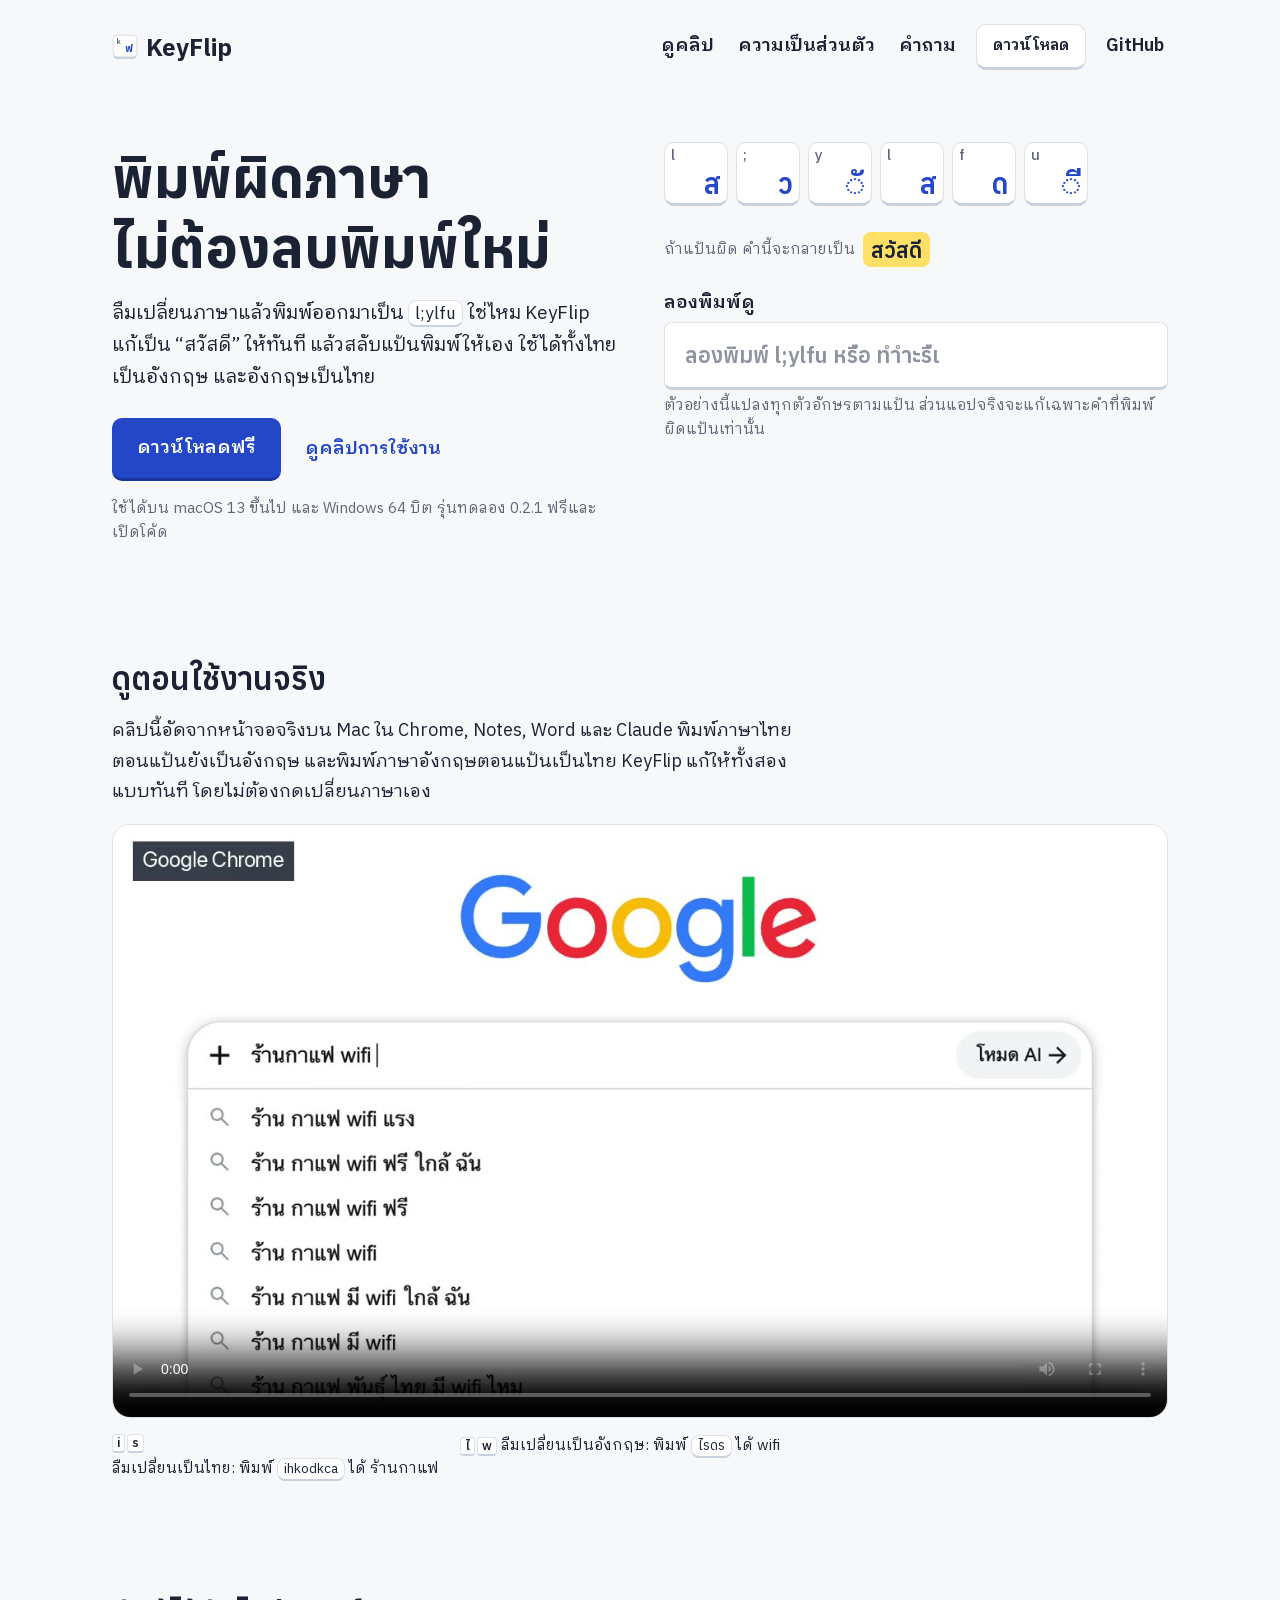
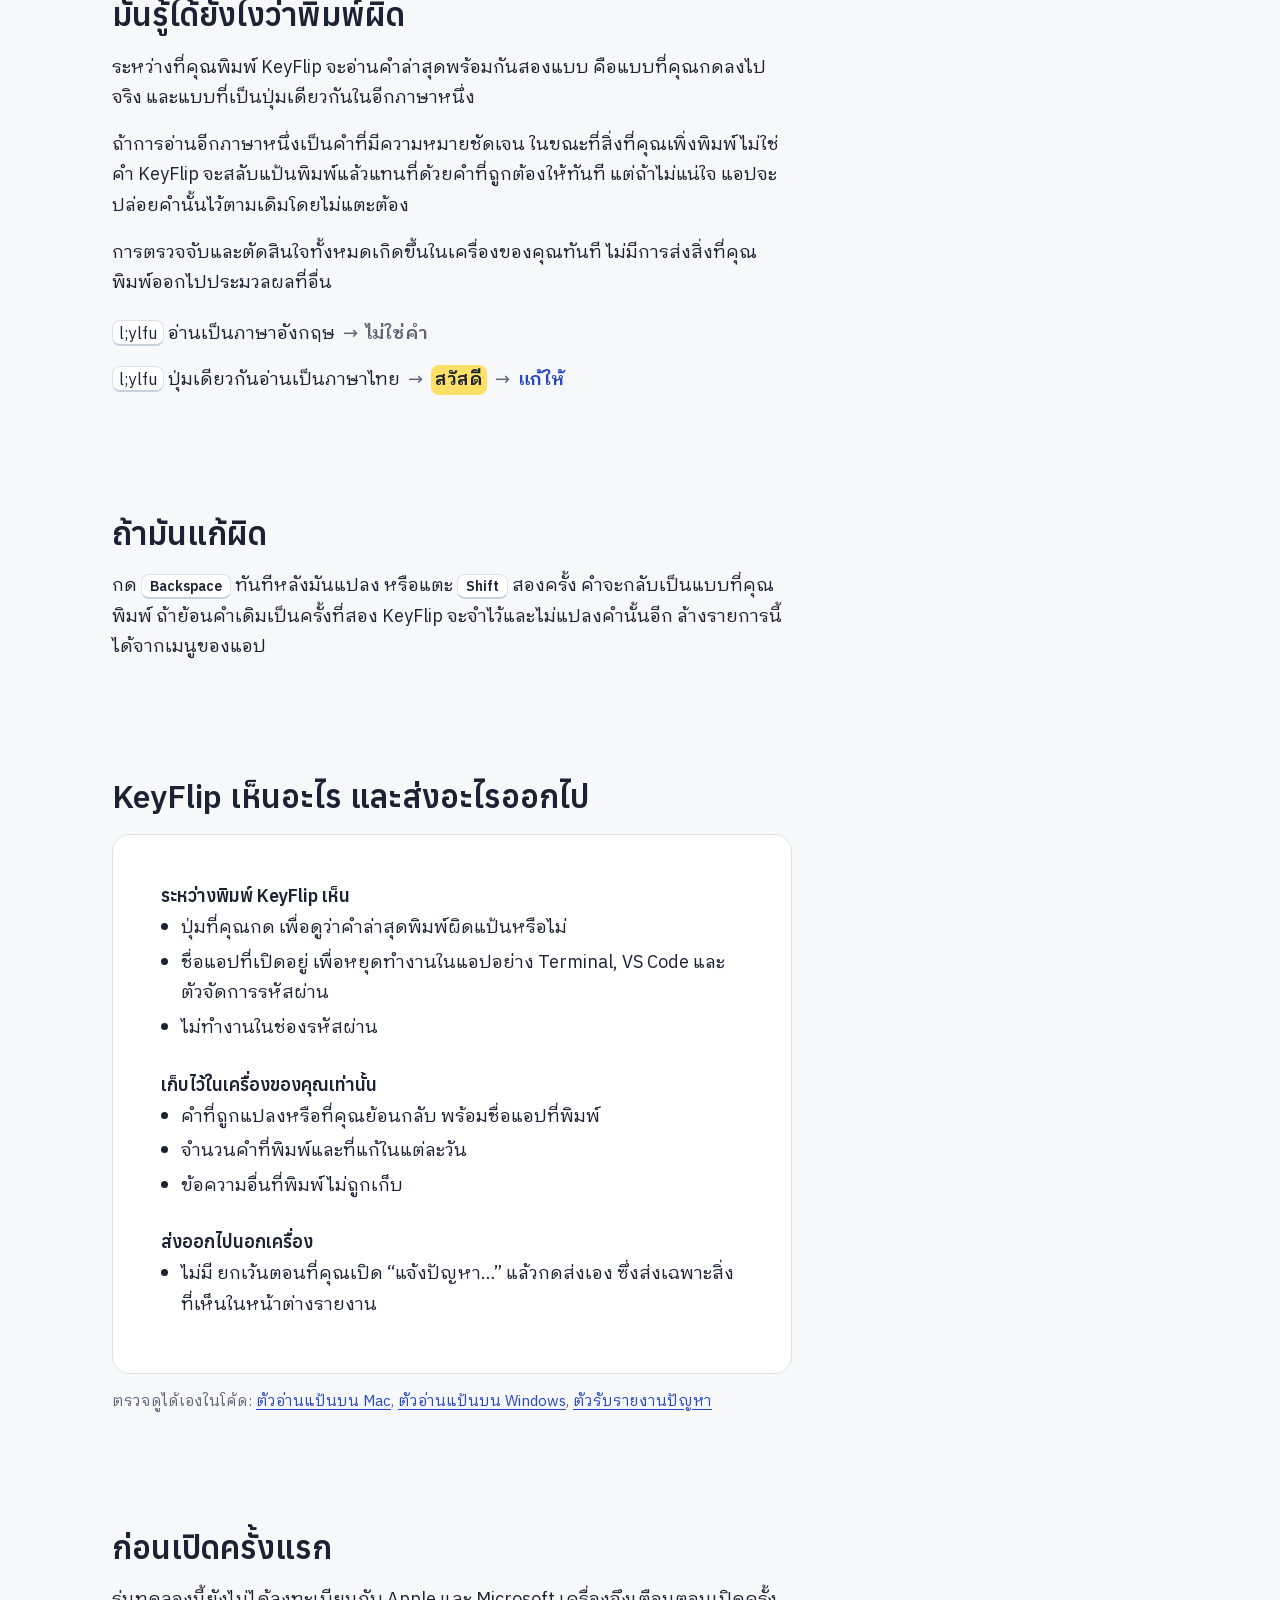
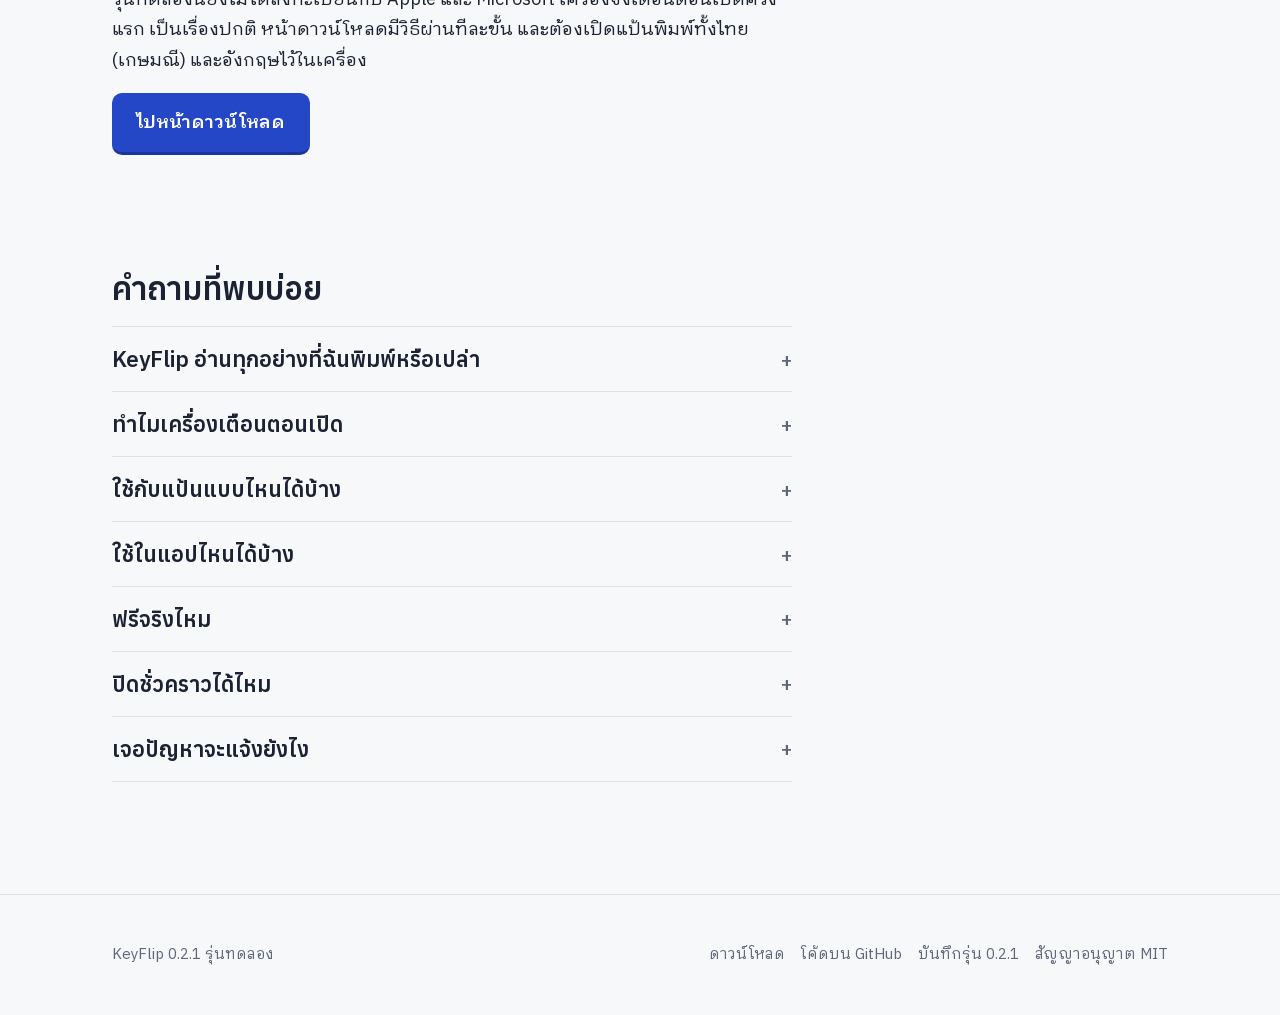
==== commit e1fffbac: "Site: point downloads at 0.2.1 (links, checksums, version text) Co-Authored-By: Claude Opus 5.5 <nor" ====
--- a/site/index.html
+++ b/site/index.html
@@ -43,7 +43,7 @@
     "name": "KeyFlip",
     "operatingSystem": "macOS 13+, Windows 10/11 (64-bit)",
     "applicationCategory": "UtilitiesApplication",
-    "softwareVersion": "0.2.0",
+    "softwareVersion": "0.2.1",
     "offers": {
       "@type": "Offer",
       "price": "0",
@@ -94,7 +94,7 @@
               <a href="download/" class="btn btn-primary">ดาวน์โหลดฟรี</a>
               <a href="#video" class="hero-link-video">ดูคลิปการใช้งาน</a>
             </div>
-            <p class="hero-meta">ใช้ได้บน macOS 13&nbsp;ขึ้นไป และ Windows 64&nbsp;บิต รุ่นทดลอง 0.2.0 ฟรีและเปิดโค้ด</p>
+            <p class="hero-meta">ใช้ได้บน macOS 13&nbsp;ขึ้นไป และ Windows 64&nbsp;บิต รุ่นทดลอง 0.2.1 ฟรีและเปิดโค้ด</p>
           </div>
 
           <!-- Right Column: Keycap Flip & Demo Input -->
@@ -384,11 +384,11 @@
   <!-- Section 8: Footer -->
   <footer class="site-footer">
     <div class="page-container site-footer-inner">
-      <p class="footer-meta">KeyFlip 0.2.0 รุ่นทดลอง</p>
+      <p class="footer-meta">KeyFlip 0.2.1 รุ่นทดลอง</p>
       <nav class="footer-links" aria-label="ลิงก์ส่วนท้าย">
         <a href="download/">ดาวน์โหลด</a>
         <a href="https://github.com/ongkub/keyflip" target="_blank" rel="noopener noreferrer">โค้ดบน GitHub</a>
-        <a href="https://github.com/ongkub/keyflip/releases/tag/v0.2.0-beta" target="_blank" rel="noopener noreferrer">บันทึกรุ่น 0.2.0</a>
+        <a href="https://github.com/ongkub/keyflip/releases/tag/v0.2.1-beta" target="_blank" rel="noopener noreferrer">บันทึกรุ่น 0.2.1</a>
         <a href="https://github.com/ongkub/keyflip/blob/main/LICENSE" target="_blank" rel="noopener noreferrer">สัญญาอนุญาต MIT</a>
       </nav>
     </div>
--- a/site/assets/site.css
+++ b/site/assets/site.css
@@ -737,3 +737,6 @@
   position: absolute; width: 1px; height: 1px; padding: 0; margin: -1px;
   overflow: hidden; clip: rect(0 0 0 0); white-space: nowrap; border: 0;
 }
+
+/* 404 page */
+.not-found { padding-block: var(--space-section); }
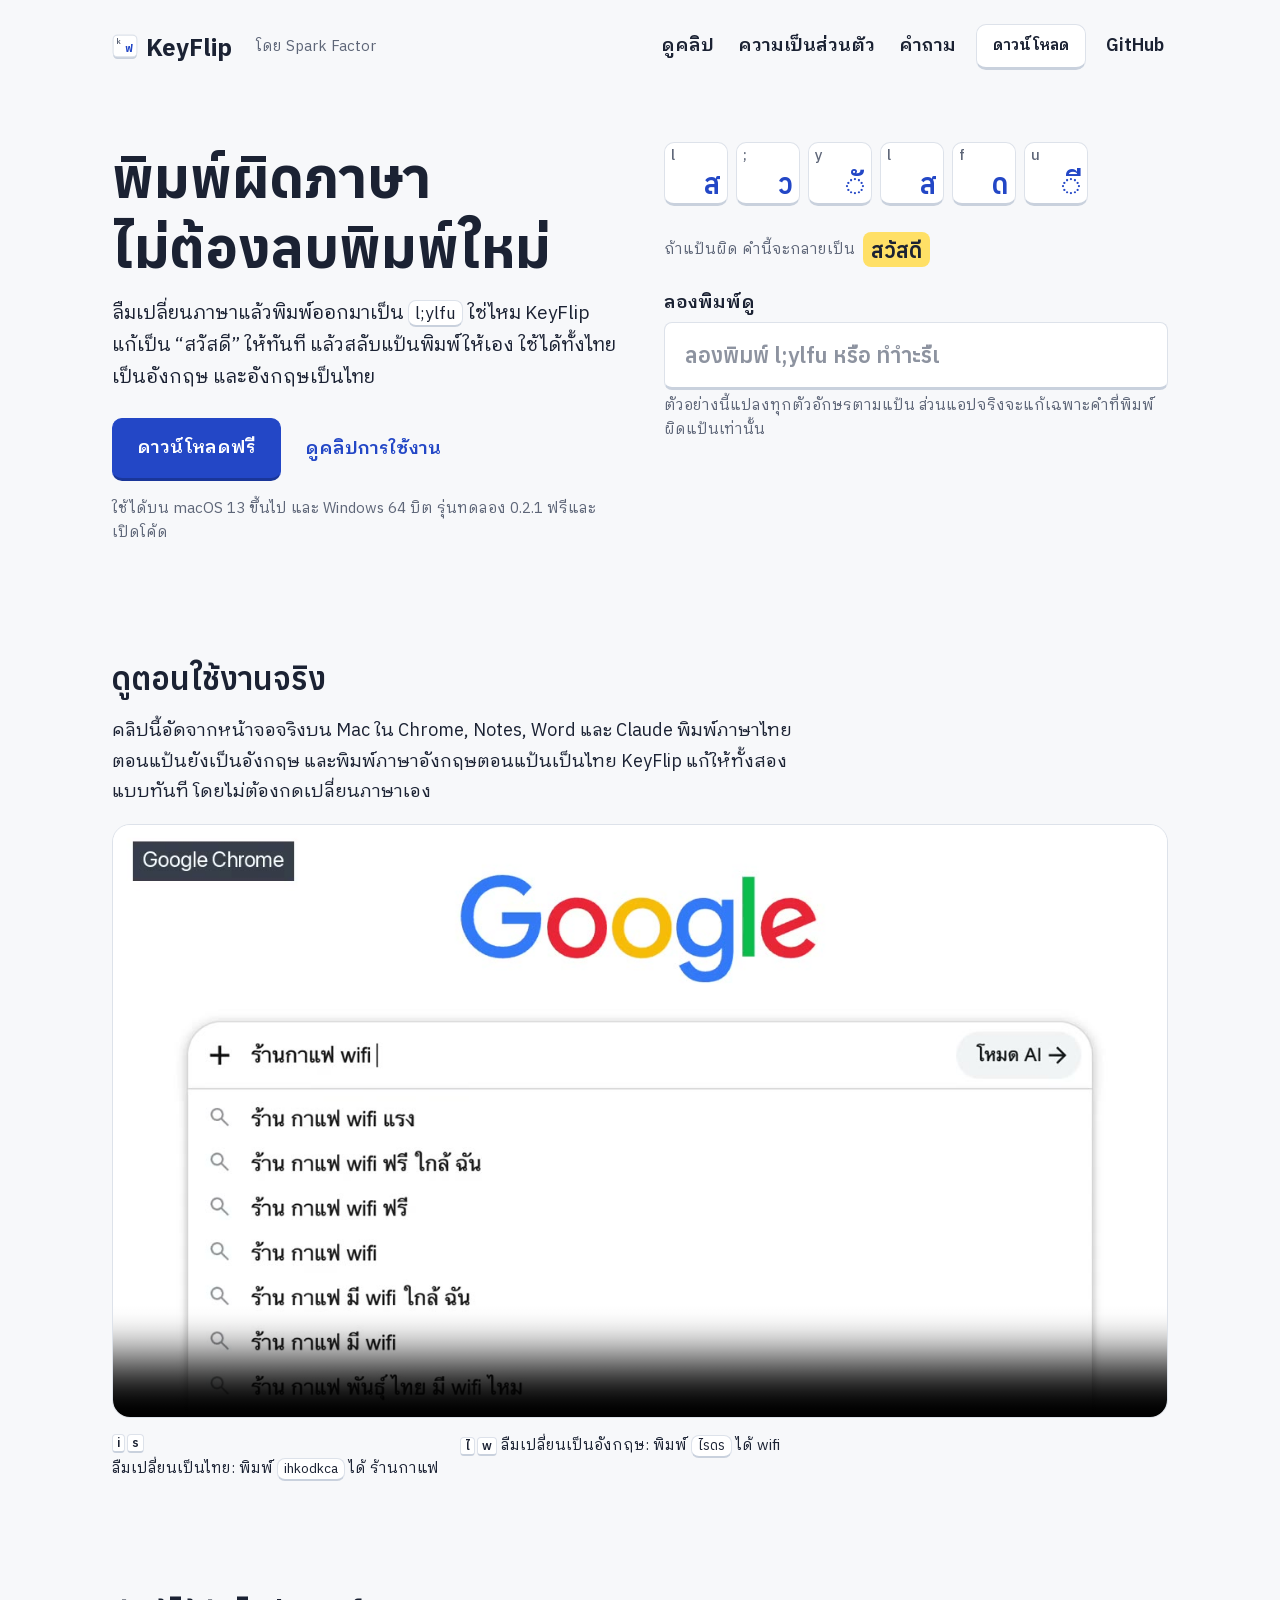
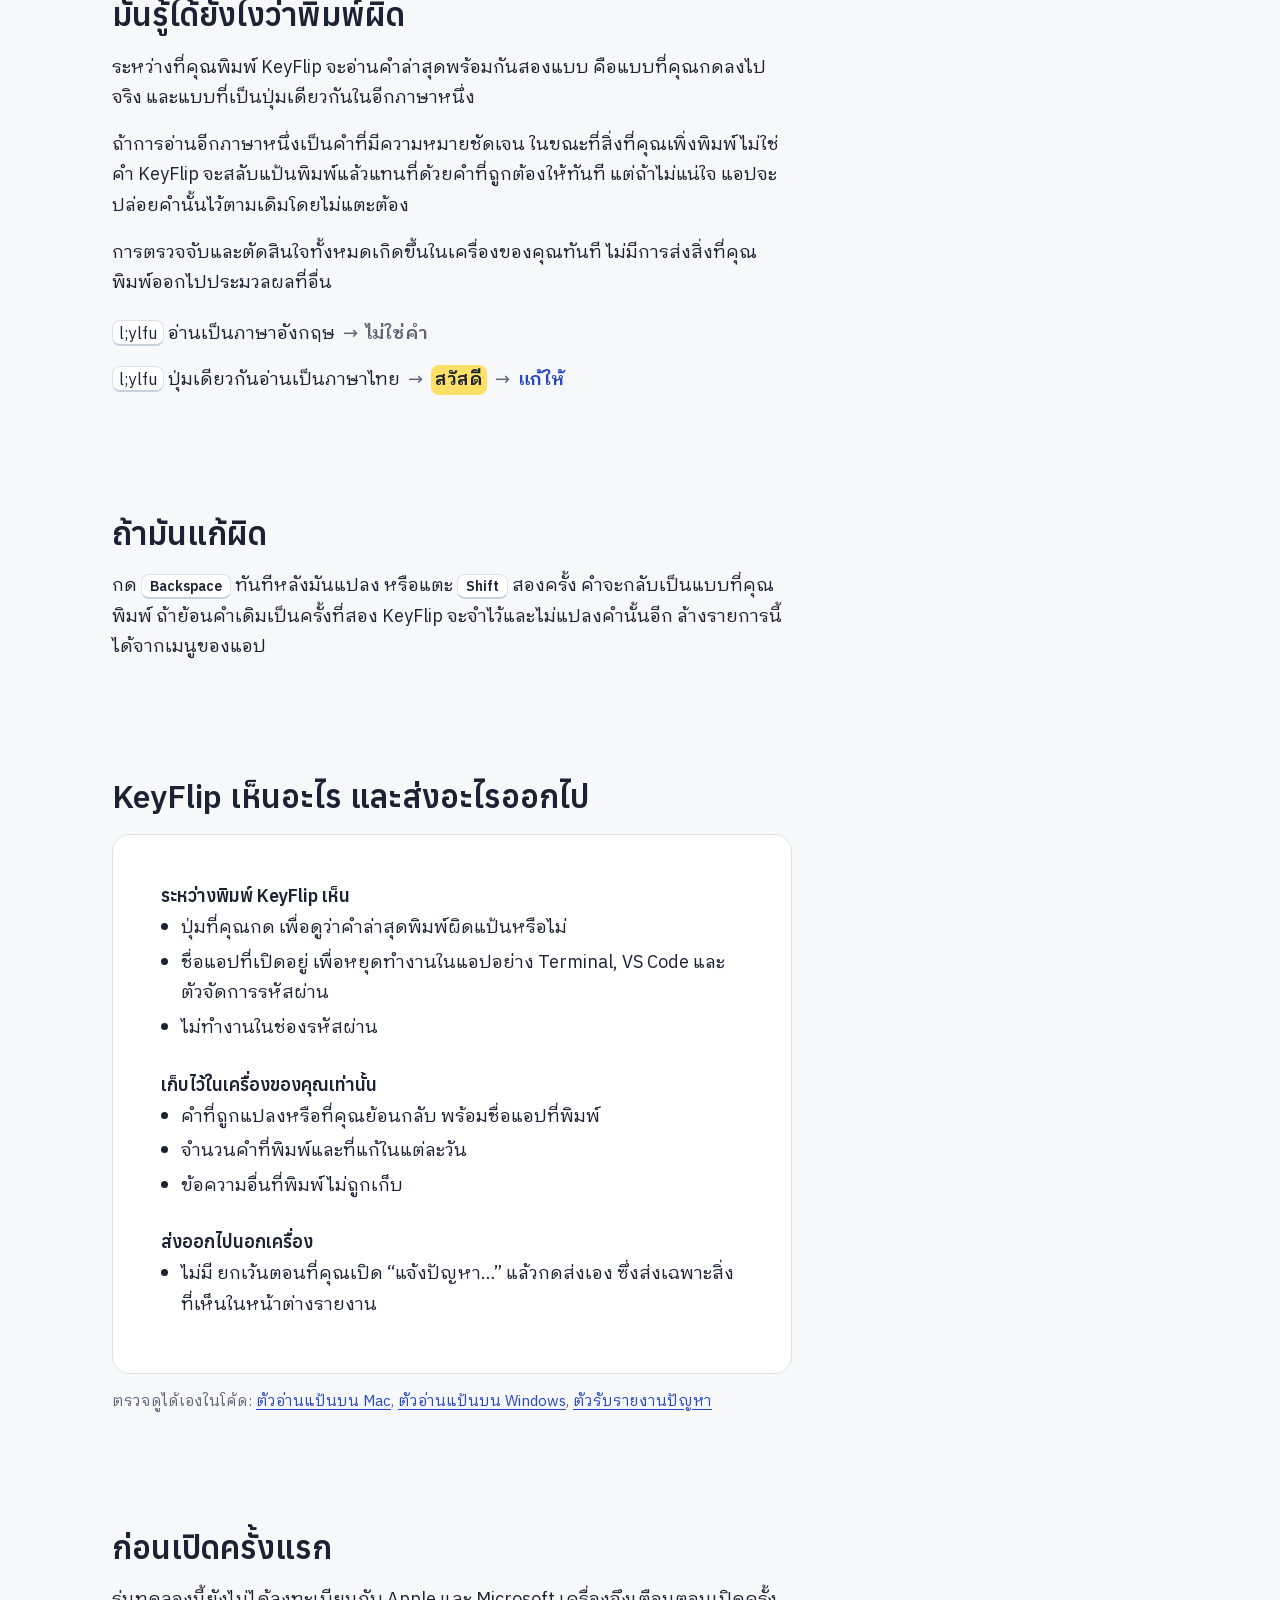
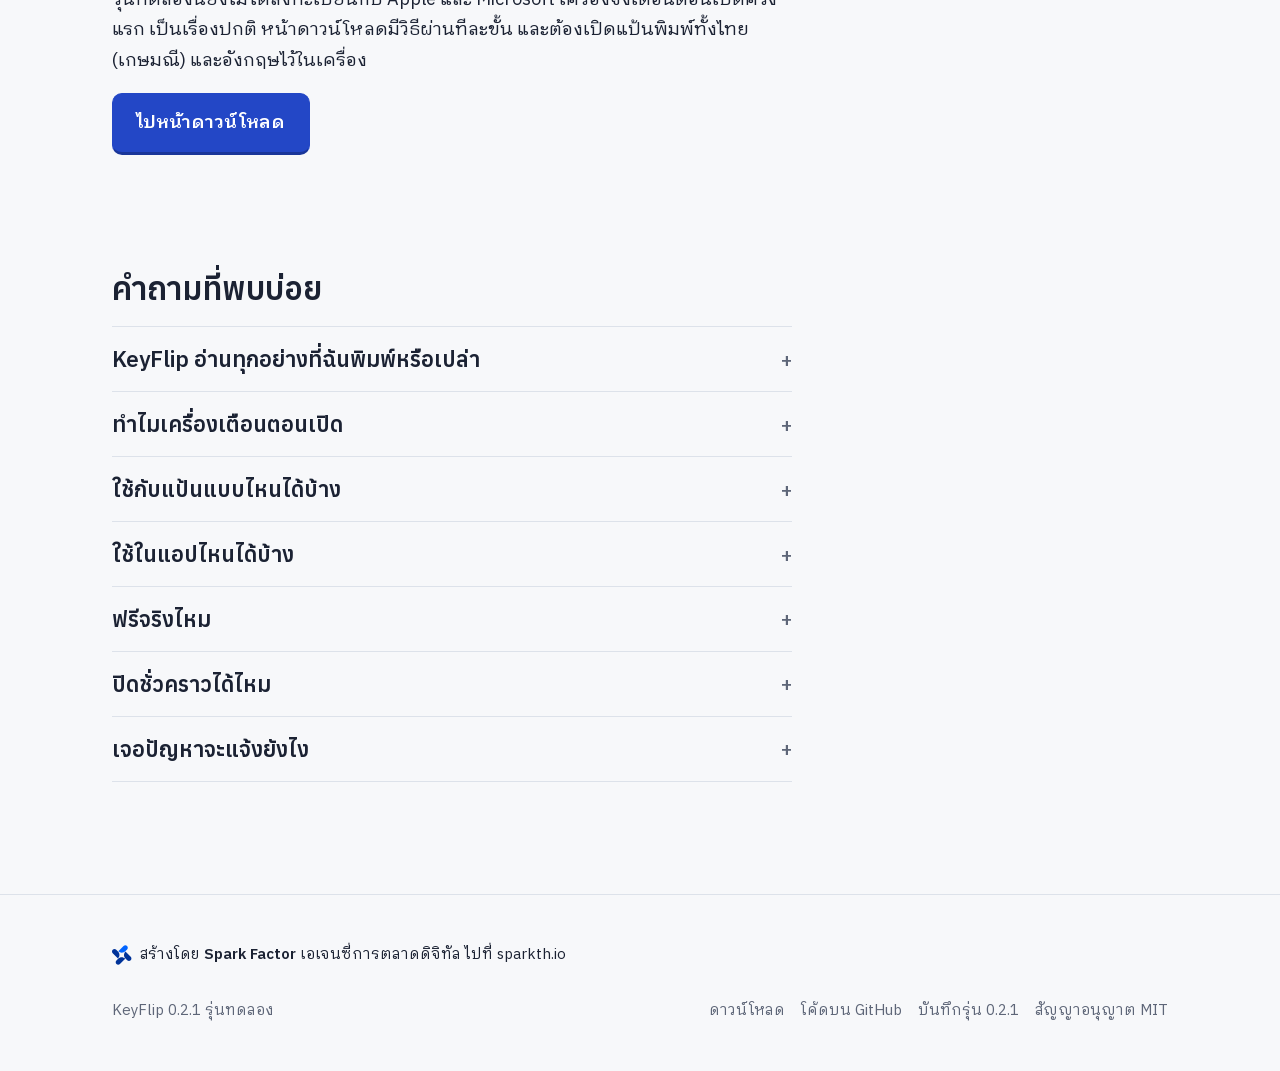
==== commit 083a68d6: "Site: credit and link back to Spark Factor (sparkth.io) Header: 'โดย Spark Factor' next to the wordm" ====
--- a/site/index.html
+++ b/site/index.html
@@ -70,6 +70,7 @@
         </svg>
         <span class="wordmark-text">KeyFlip</span>
       </a>
+      <a class="header-by" href="https://sparkth.io" target="_blank" rel="noopener">โดย Spark Factor</a>
 
       <nav class="site-nav" aria-label="เมนูหลัก">
         <a href="#video" class="nav-link nav-link-desktop">ดูคลิป</a>
@@ -384,6 +385,10 @@
   <!-- Section 8: Footer -->
   <footer class="site-footer">
     <div class="page-container site-footer-inner">
+      <a class="made-by" href="https://sparkth.io" target="_blank" rel="noopener">
+        <img src="assets/spark-factor-logo.svg" alt="" width="20" height="20">
+        <span>สร้างโดย <strong>Spark Factor</strong> เอเจนซี่การตลาดดิจิทัล ไปที่ sparkth.io</span>
+      </a>
       <p class="footer-meta">KeyFlip 0.2.1 รุ่นทดลอง</p>
       <nav class="footer-links" aria-label="ลิงก์ส่วนท้าย">
         <a href="download/">ดาวน์โหลด</a>
--- a/site/assets/site.css
+++ b/site/assets/site.css
@@ -740,3 +740,13 @@
 
 /* 404 page */
 .not-found { padding-block: var(--space-section); }
+
+/* Maker credit: link back to Spark Factor (sparkth.io) */
+.header-by { font: var(--type-small); color: var(--color-slate); text-decoration: none; margin-inline-start: var(--space-sm); padding-block: var(--space-xs); }
+.header-by:hover { color: var(--color-primary); text-decoration: underline; }
+.made-by { display: inline-flex; align-items: center; gap: var(--space-sm); font: var(--type-small); color: var(--color-ink); text-decoration: none; margin-block-end: var(--space-md); min-height: 24px; }
+.made-by img { width: 20px; height: 20px; flex: none; }
+.made-by:hover span { text-decoration: underline; }
+@media (max-width: 479px) { .header-by { display: none; } }
+.site-header-inner > .site-nav { margin-inline-start: auto; }   /* keeps "โดย Spark Factor" next to the wordmark */
+.site-footer-inner > .made-by { flex-basis: 100%; }
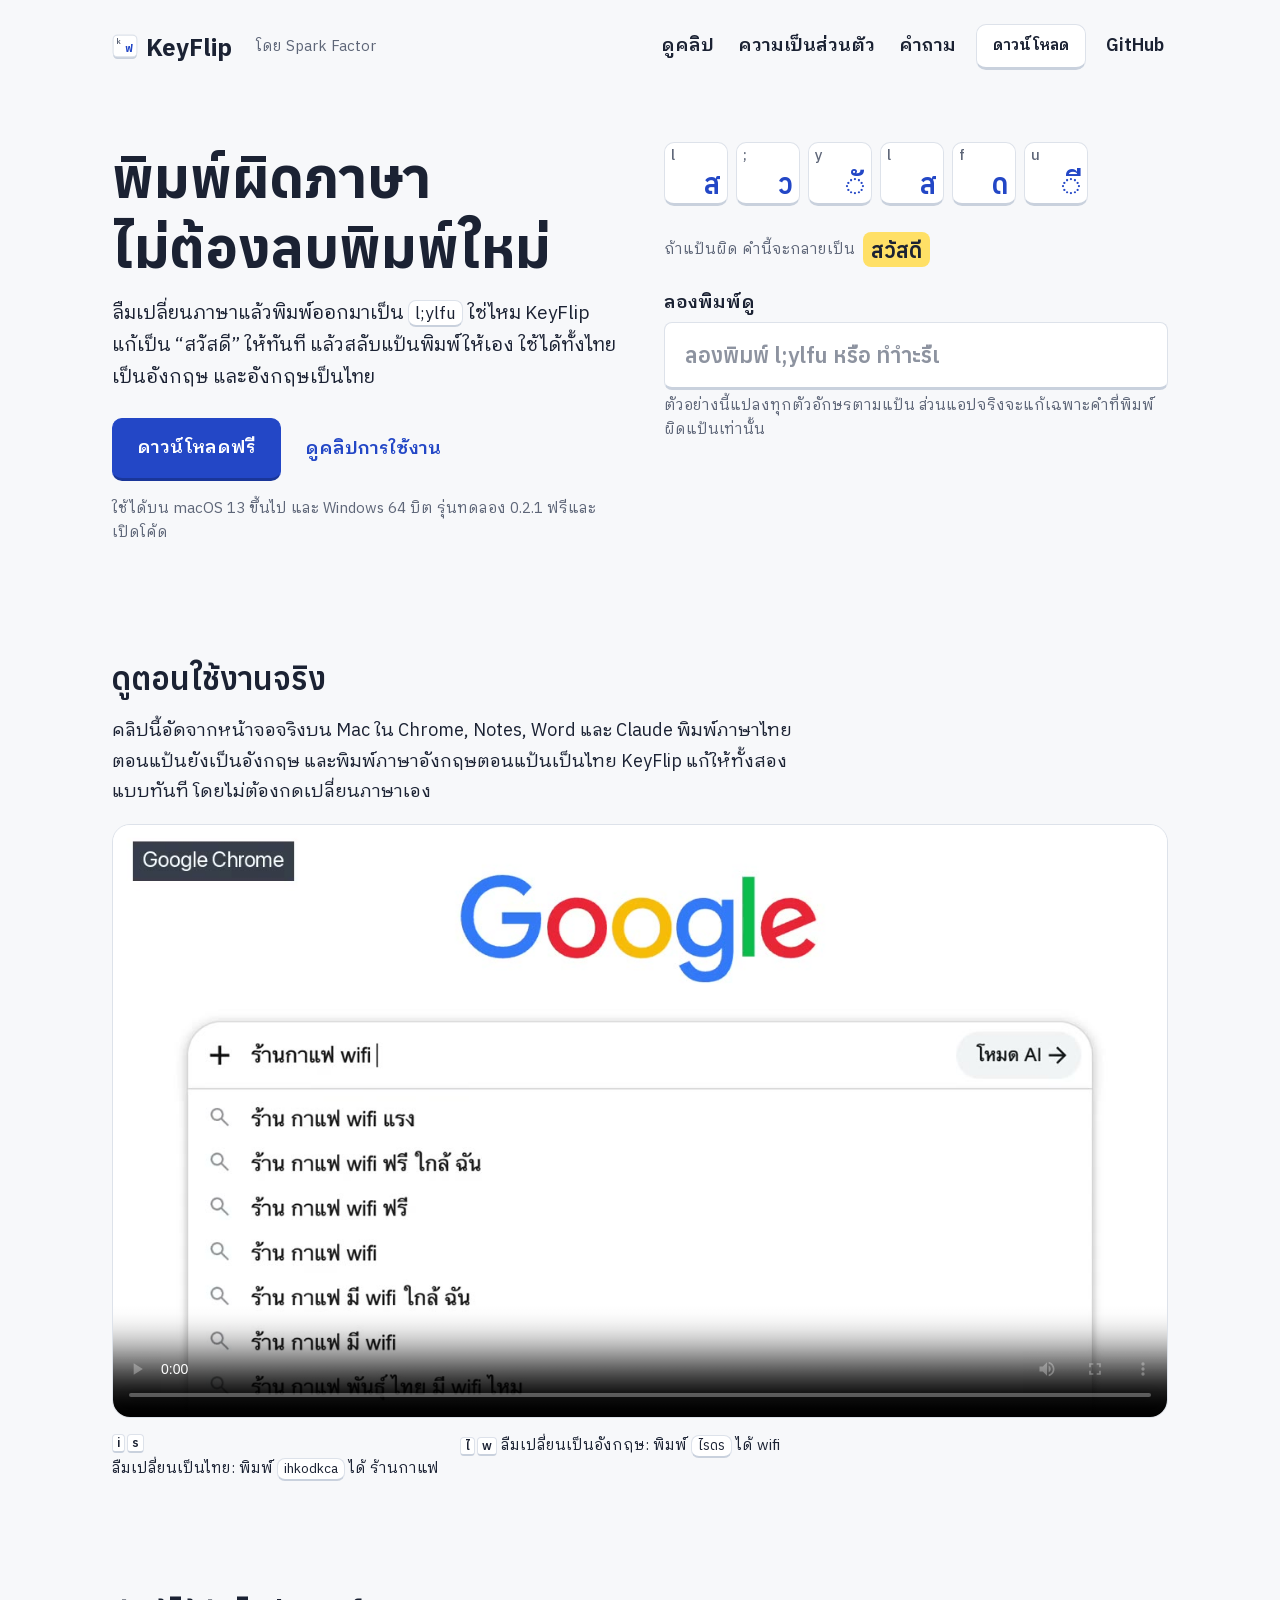
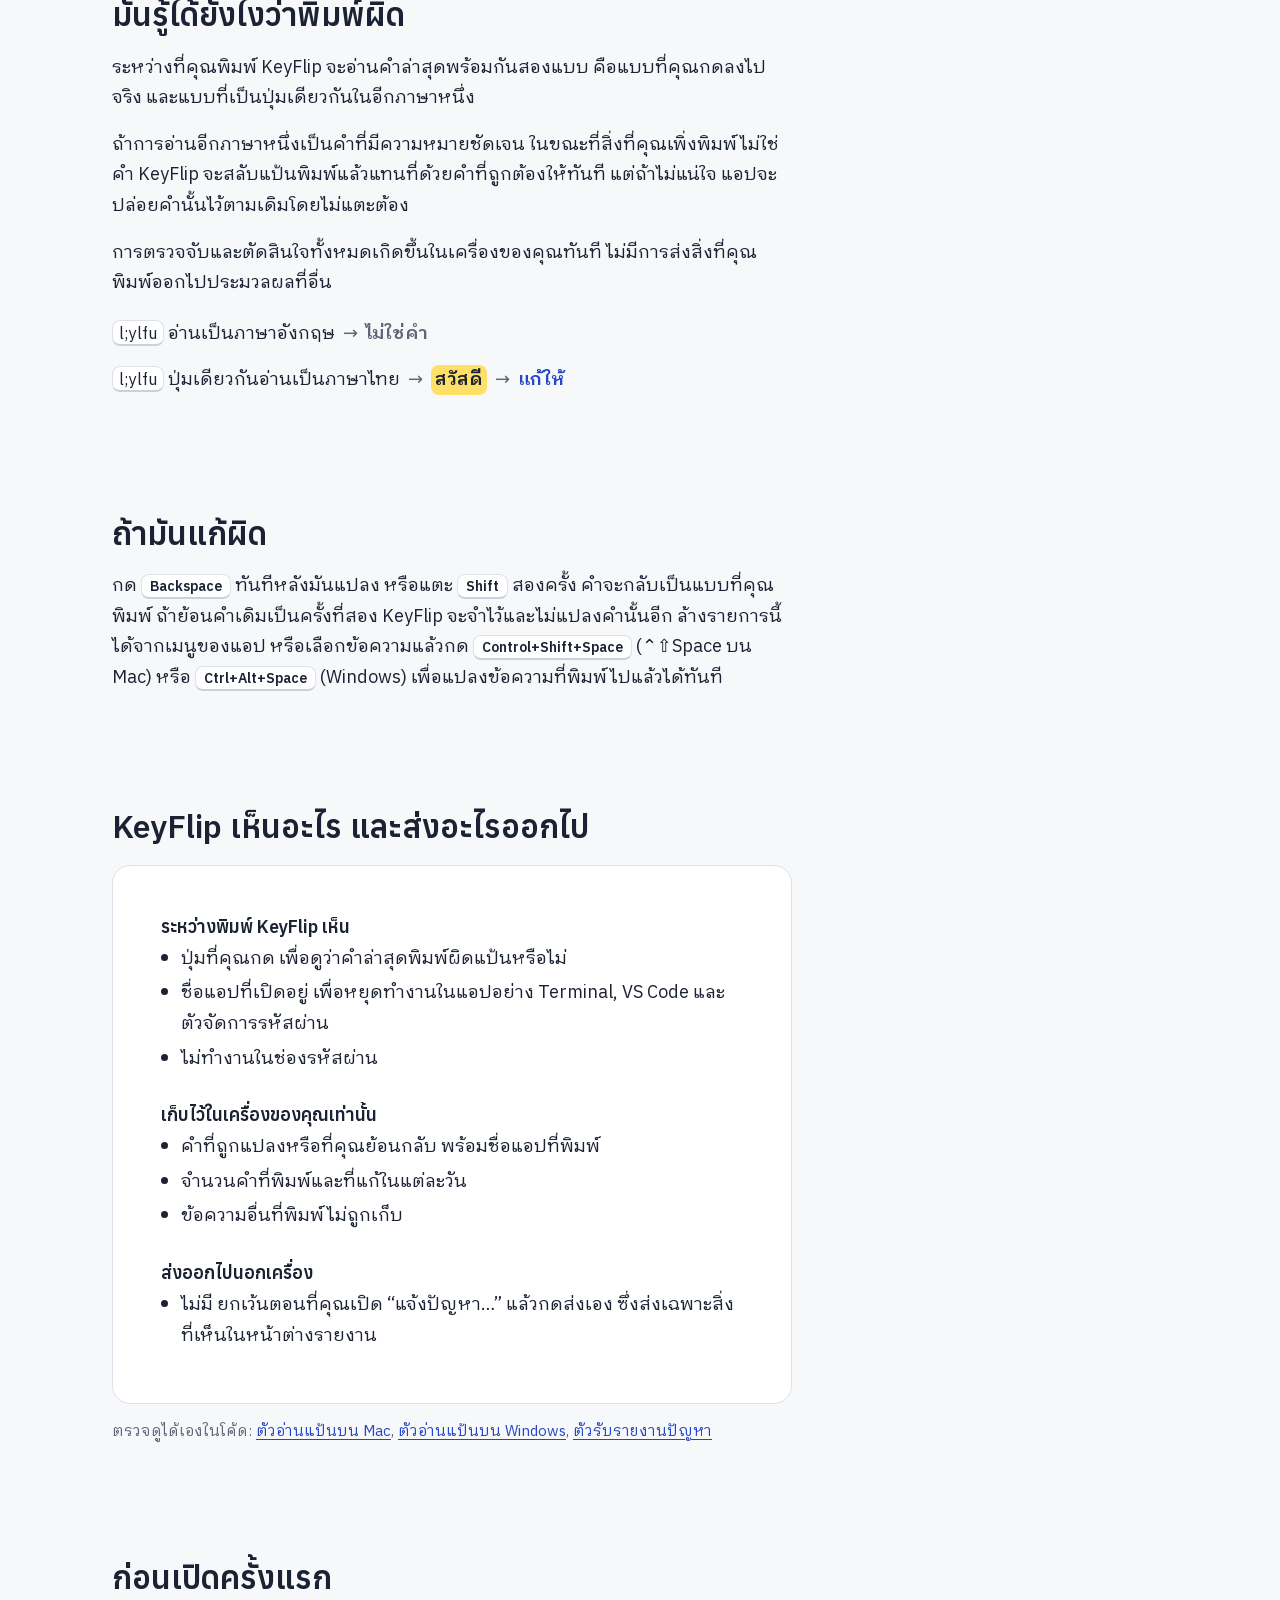
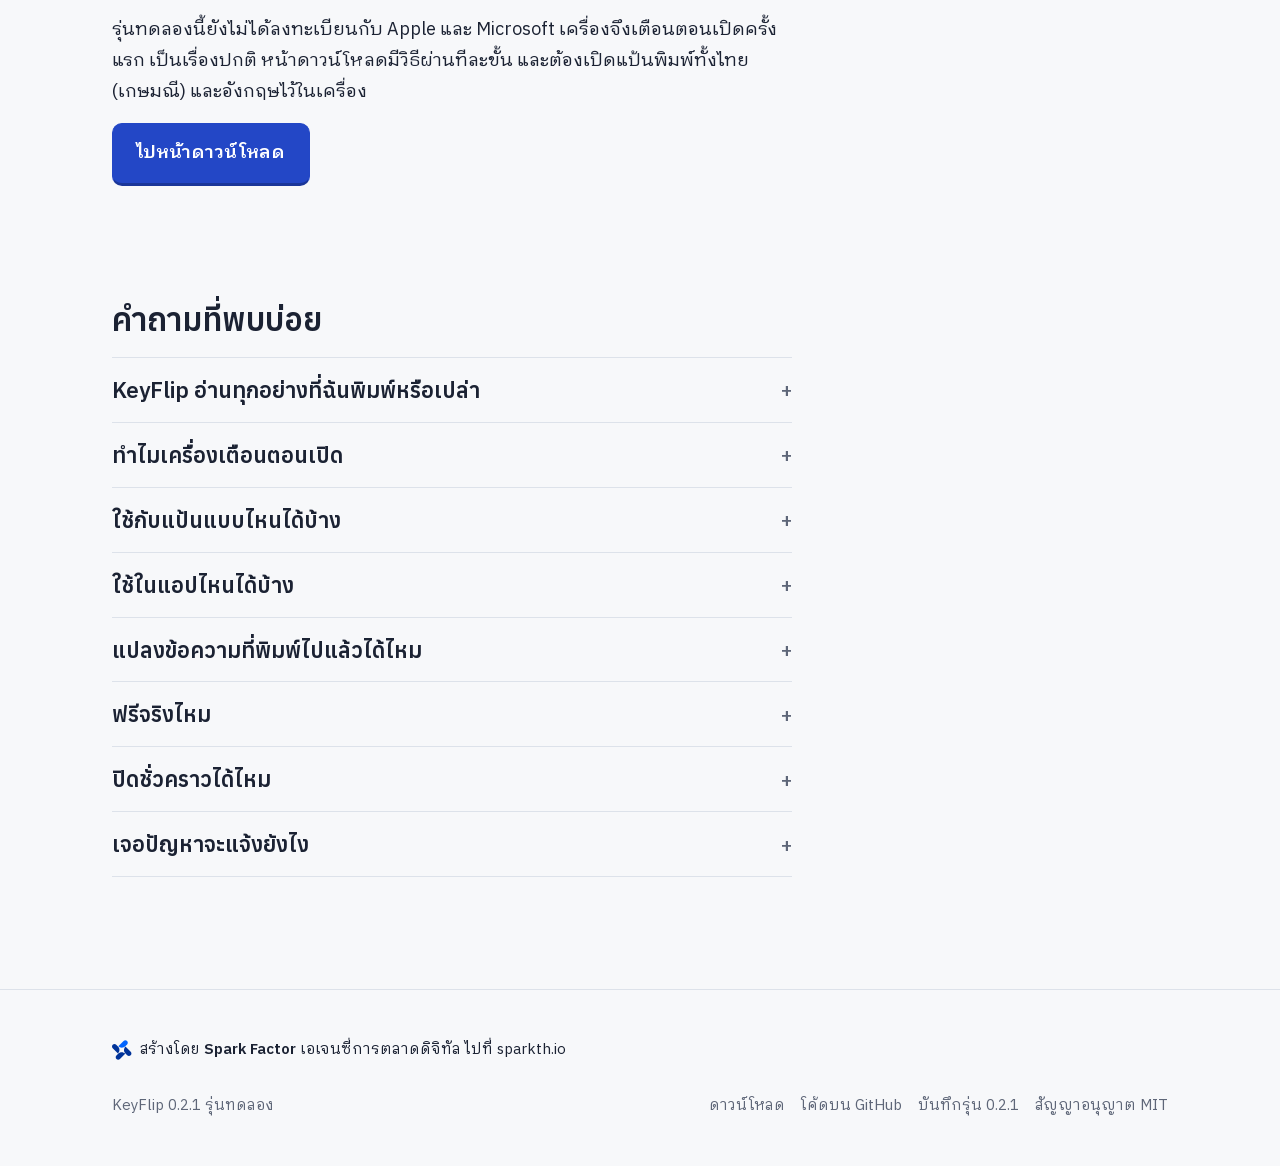
==== commit 0743fe55: "Docs: the convert-selection hotkey (README, README-TH, site FAQ) Site text describes a feature newer" ====
--- a/site/index.html
+++ b/site/index.html
@@ -254,7 +254,7 @@
     <section class="site-section">
       <div class="page-container">
         <h2>ถ้ามันแก้ผิด</h2>
-        <p>กด <kbd class="key-chip">Backspace</kbd> ทันทีหลังมันแปลง หรือแตะ <kbd class="key-chip">Shift</kbd> สองครั้ง คำจะกลับเป็นแบบที่คุณพิมพ์ ถ้าย้อนคำเดิมเป็นครั้งที่สอง KeyFlip จะจำไว้และไม่แปลงคำนั้นอีก ล้างรายการนี้ได้จากเมนูของแอป</p>
+        <p>กด <kbd class="key-chip">Backspace</kbd> ทันทีหลังมันแปลง หรือแตะ <kbd class="key-chip">Shift</kbd> สองครั้ง คำจะกลับเป็นแบบที่คุณพิมพ์ ถ้าย้อนคำเดิมเป็นครั้งที่สอง KeyFlip จะจำไว้และไม่แปลงคำนั้นอีก ล้างรายการนี้ได้จากเมนูของแอป หรือเลือกข้อความแล้วกด <kbd class="key-chip">Control+Shift+Space</kbd> (⌃⇧Space บน Mac) หรือ <kbd class="key-chip">Ctrl+Alt+Space</kbd> (Windows) เพื่อแปลงข้อความที่พิมพ์ไปแล้วได้ทันที</p>
       </div>
     </section>
 
@@ -345,6 +345,16 @@
             </summary>
             <div class="faq-answer">
               <p>ใช้งานได้ในเกือบทุกแอปที่คุณพิมพ์ข้อความ เช่น เว็บบราวเซอร์, LINE, Microsoft Word, โปรแกรมอีเมล และแอปแช็ตทั่วไป โดย KeyFlip จะหยุดทำงานโดยอัตโนมัติในช่องกรอกรหัสผ่าน แอป Terminal ตัวแก้ไขโค้ด และโปรแกรมจัดการรหัสผ่าน</p>
+            </div>
+          </details>
+
+          <details class="faq-item">
+            <summary class="faq-question">
+              <span>แปลงข้อความที่พิมพ์ไปแล้วได้ไหม</span>
+              <span class="faq-indicator" aria-hidden="true">+</span>
+            </summary>
+            <div class="faq-answer">
+              <p>ทำได้ เพียงเลือกข้อความในแอปใดก็ได้ แล้วกด <kbd class="key-chip">Control+Shift+Space</kbd> (⌃⇧Space บน Mac) หรือ <kbd class="key-chip">Ctrl+Alt+Space</kbd> (Windows) KeyFlip จะแทนที่ข้อความด้วยคำที่แปลงภาษาให้ทันที โดยจะแปลงเฉพาะคำที่พิมพ์ผิดภาษา หรือสลับทั้งข้อความหากทุกคำถูกต้องอยู่แล้ว สามารถกดย้อนกลับ (Undo) ได้ด้วย Command+Z หรือ Ctrl+Z ในแอปนั้น ฟังก์ชันนี้ทำงานได้แม้ปิดการแก้คำอัตโนมัติไว้ ยกเว้นในช่องรหัสผ่านหรือแอปที่ปิดการทำงานไว้ การทำงานจะใช้คลิปบอร์ดชั่วคราวและคืนค่าเดิมให้ทันที พร้อมระบุไม่ให้โปรแกรมประวัติคลิปบอร์ดบันทึกข้อความ เปิดหรือปิดได้จากเมนู “แปลงข้อความที่เลือก” ในแอป</p>
             </div>
           </details>
 
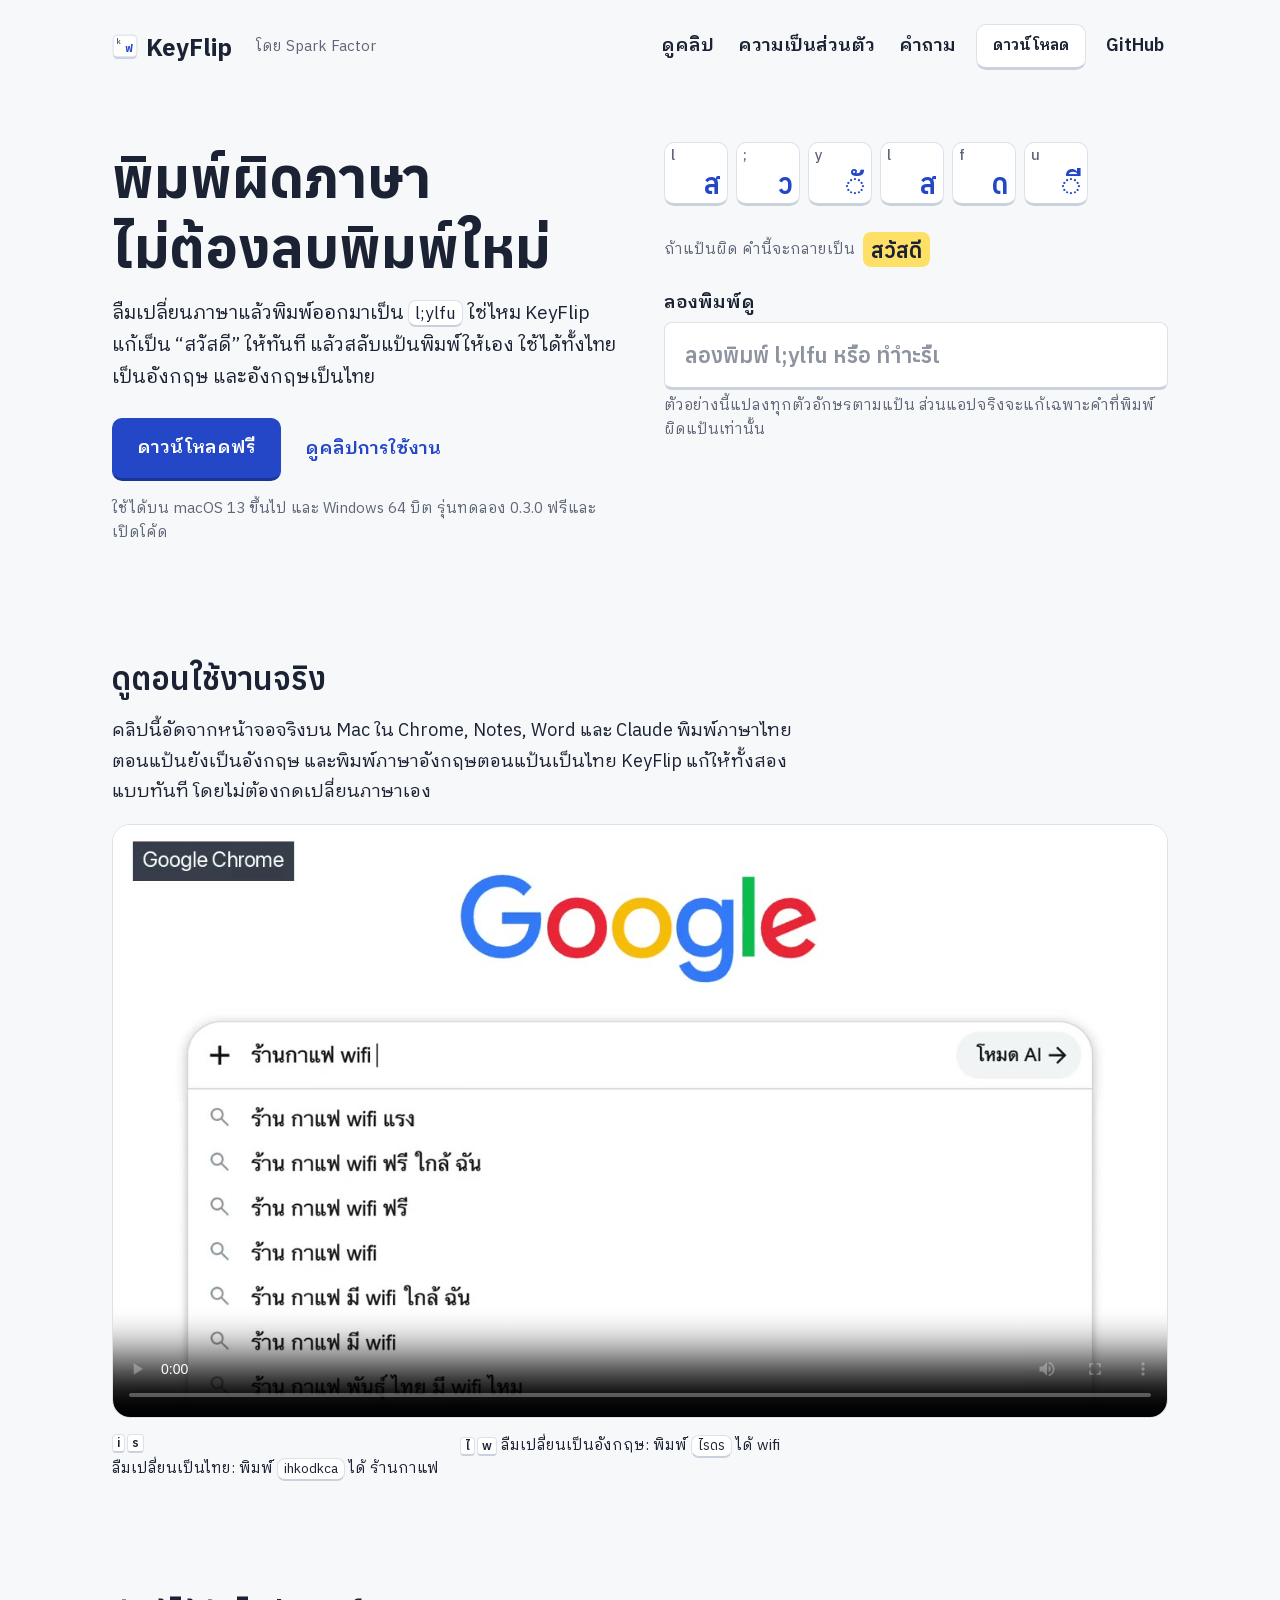
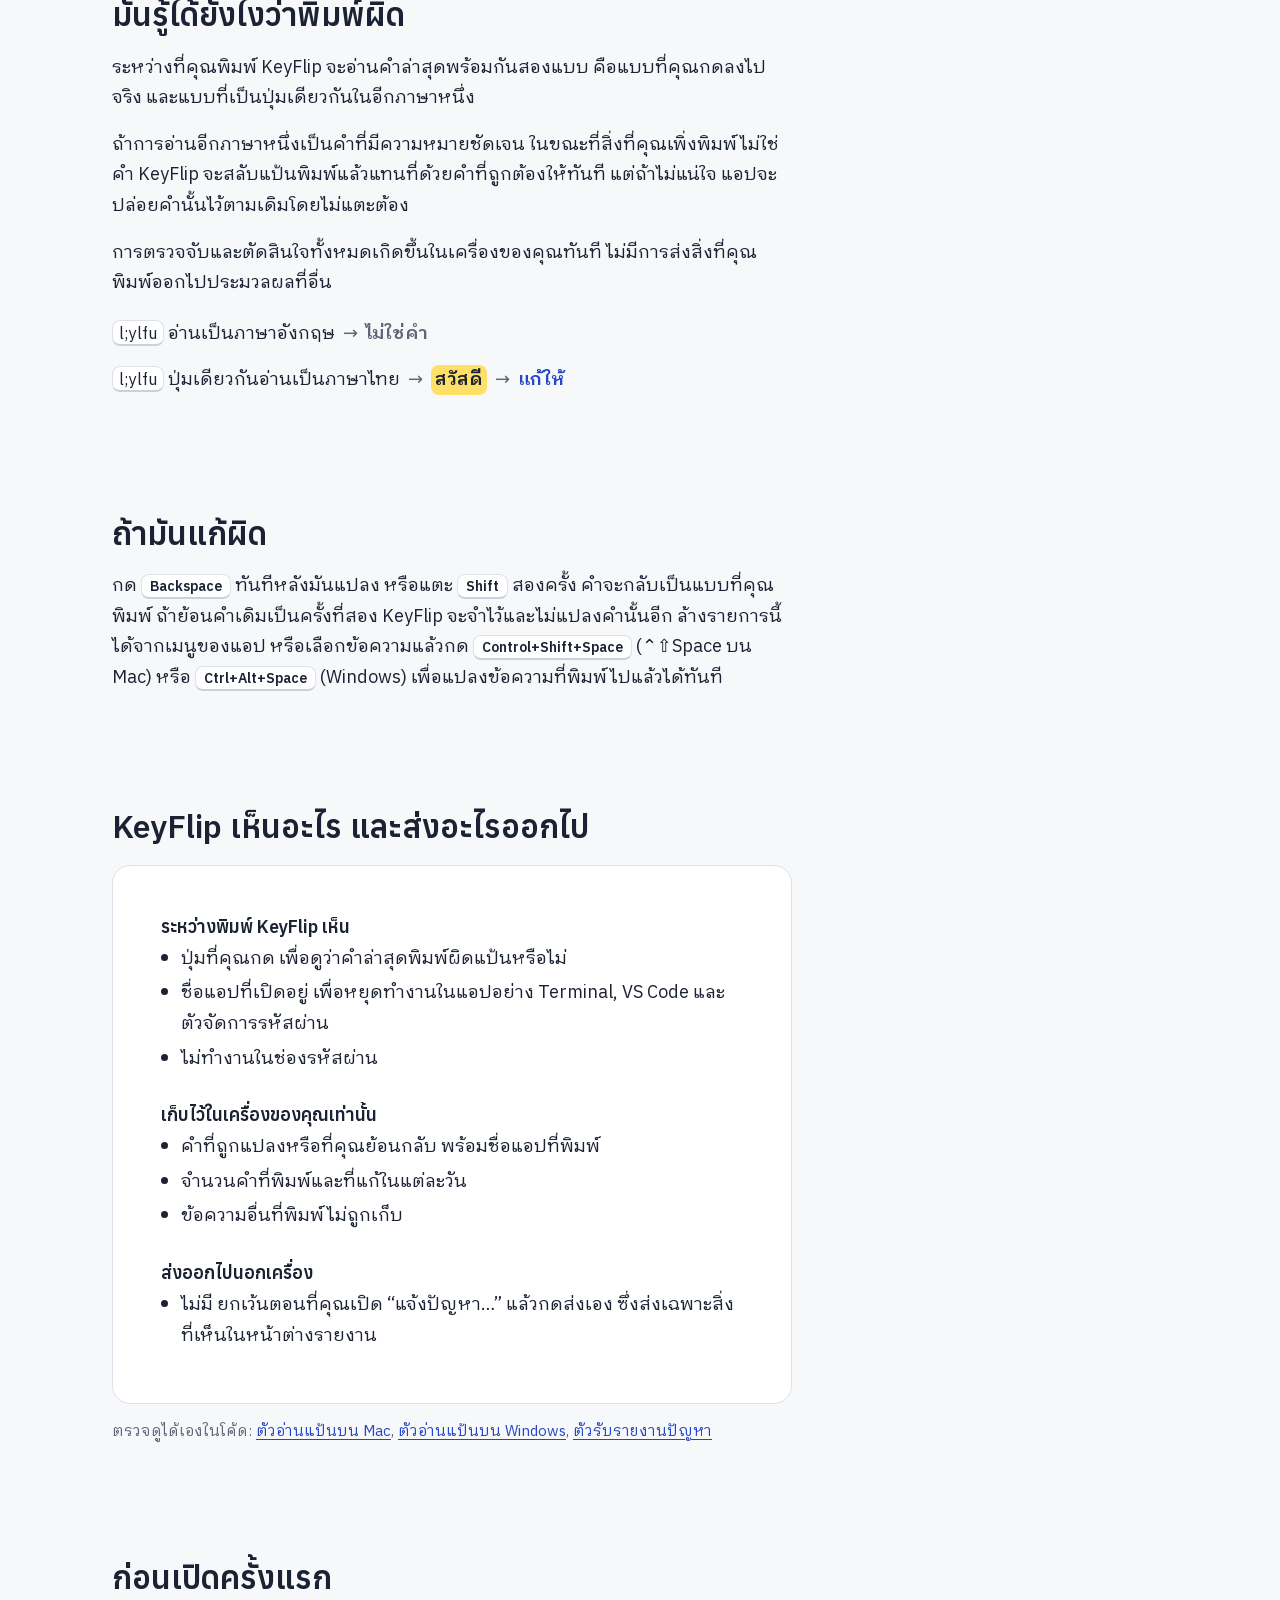
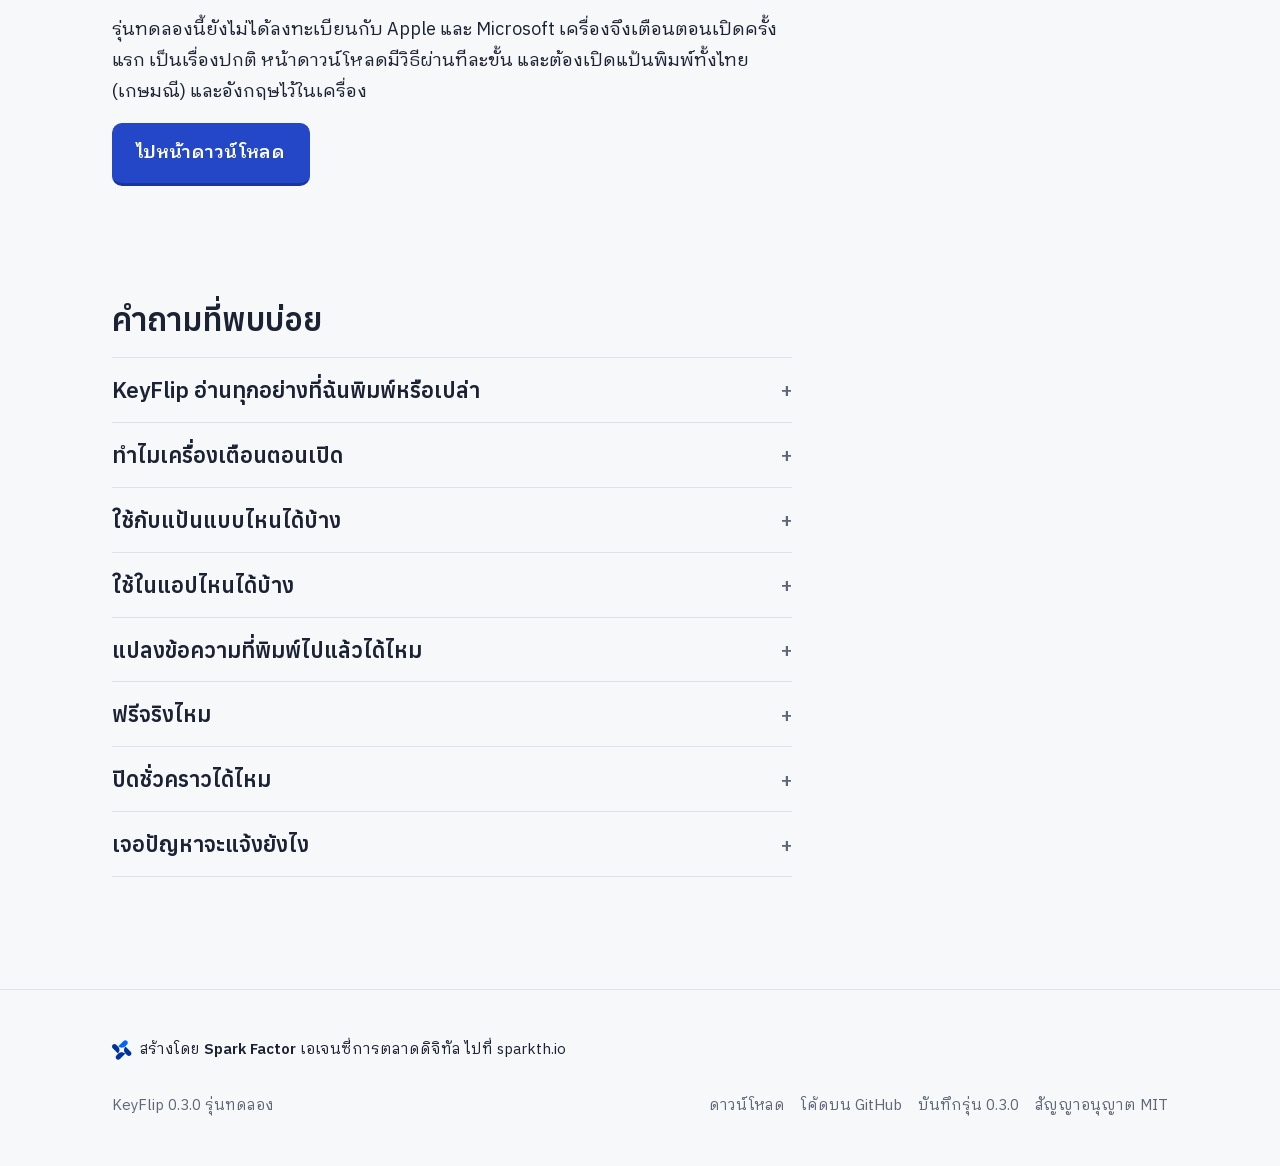
==== commit e467d68f: "Site: point downloads at 0.3.0 (links, checksums, version text) Co-Authored-By: Claude Opus 5.5 <nor" ====
--- a/site/index.html
+++ b/site/index.html
@@ -43,7 +43,7 @@
     "name": "KeyFlip",
     "operatingSystem": "macOS 13+, Windows 10/11 (64-bit)",
     "applicationCategory": "UtilitiesApplication",
-    "softwareVersion": "0.2.1",
+    "softwareVersion": "0.3.0",
     "offers": {
       "@type": "Offer",
       "price": "0",
@@ -95,7 +95,7 @@
               <a href="download/" class="btn btn-primary">ดาวน์โหลดฟรี</a>
               <a href="#video" class="hero-link-video">ดูคลิปการใช้งาน</a>
             </div>
-            <p class="hero-meta">ใช้ได้บน macOS 13&nbsp;ขึ้นไป และ Windows 64&nbsp;บิต รุ่นทดลอง 0.2.1 ฟรีและเปิดโค้ด</p>
+            <p class="hero-meta">ใช้ได้บน macOS 13&nbsp;ขึ้นไป และ Windows 64&nbsp;บิต รุ่นทดลอง 0.3.0 ฟรีและเปิดโค้ด</p>
           </div>
 
           <!-- Right Column: Keycap Flip & Demo Input -->
@@ -399,11 +399,11 @@
         <img src="assets/spark-factor-logo.svg" alt="" width="20" height="20">
         <span>สร้างโดย <strong>Spark Factor</strong> เอเจนซี่การตลาดดิจิทัล ไปที่ sparkth.io</span>
       </a>
-      <p class="footer-meta">KeyFlip 0.2.1 รุ่นทดลอง</p>
+      <p class="footer-meta">KeyFlip 0.3.0 รุ่นทดลอง</p>
       <nav class="footer-links" aria-label="ลิงก์ส่วนท้าย">
         <a href="download/">ดาวน์โหลด</a>
         <a href="https://github.com/ongkub/keyflip" target="_blank" rel="noopener noreferrer">โค้ดบน GitHub</a>
-        <a href="https://github.com/ongkub/keyflip/releases/tag/v0.2.1-beta" target="_blank" rel="noopener noreferrer">บันทึกรุ่น 0.2.1</a>
+        <a href="https://github.com/ongkub/keyflip/releases/tag/v0.3.0-beta" target="_blank" rel="noopener noreferrer">บันทึกรุ่น 0.3.0</a>
         <a href="https://github.com/ongkub/keyflip/blob/main/LICENSE" target="_blank" rel="noopener noreferrer">สัญญาอนุญาต MIT</a>
       </nav>
     </div>
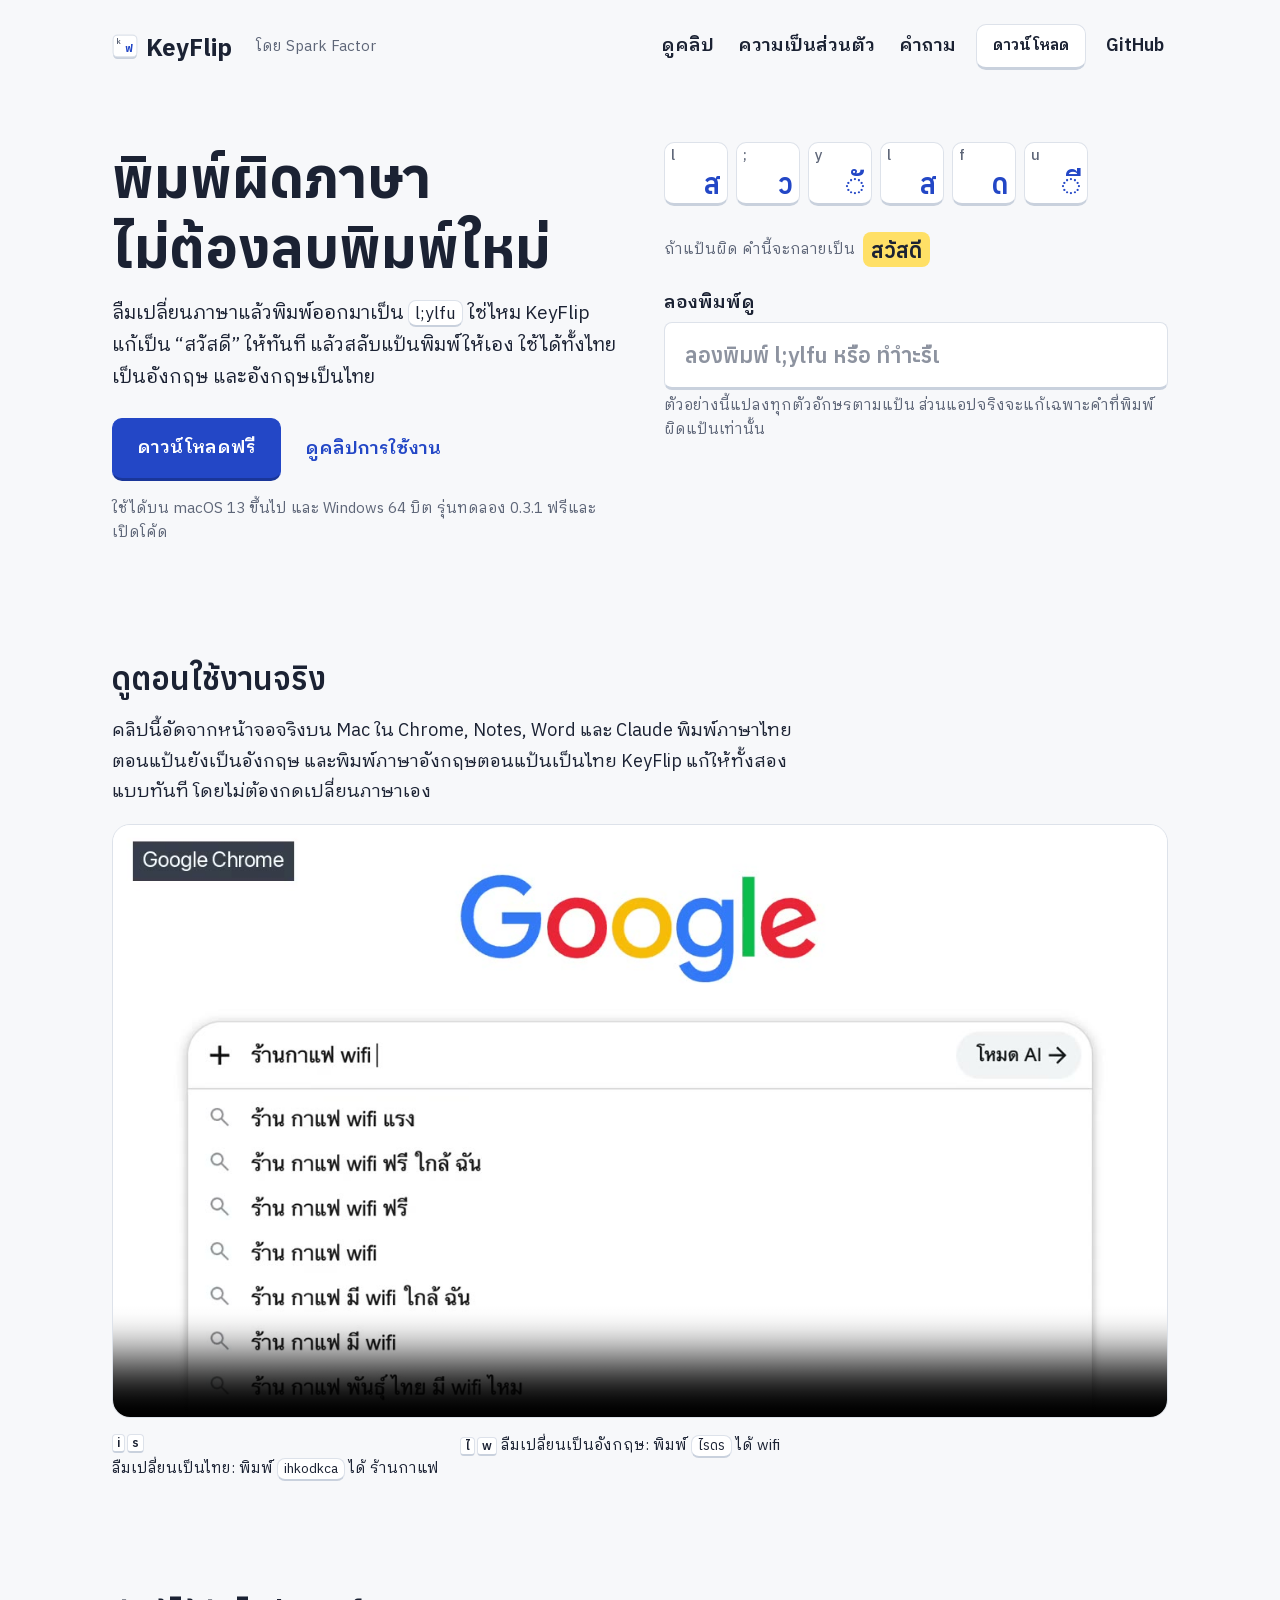
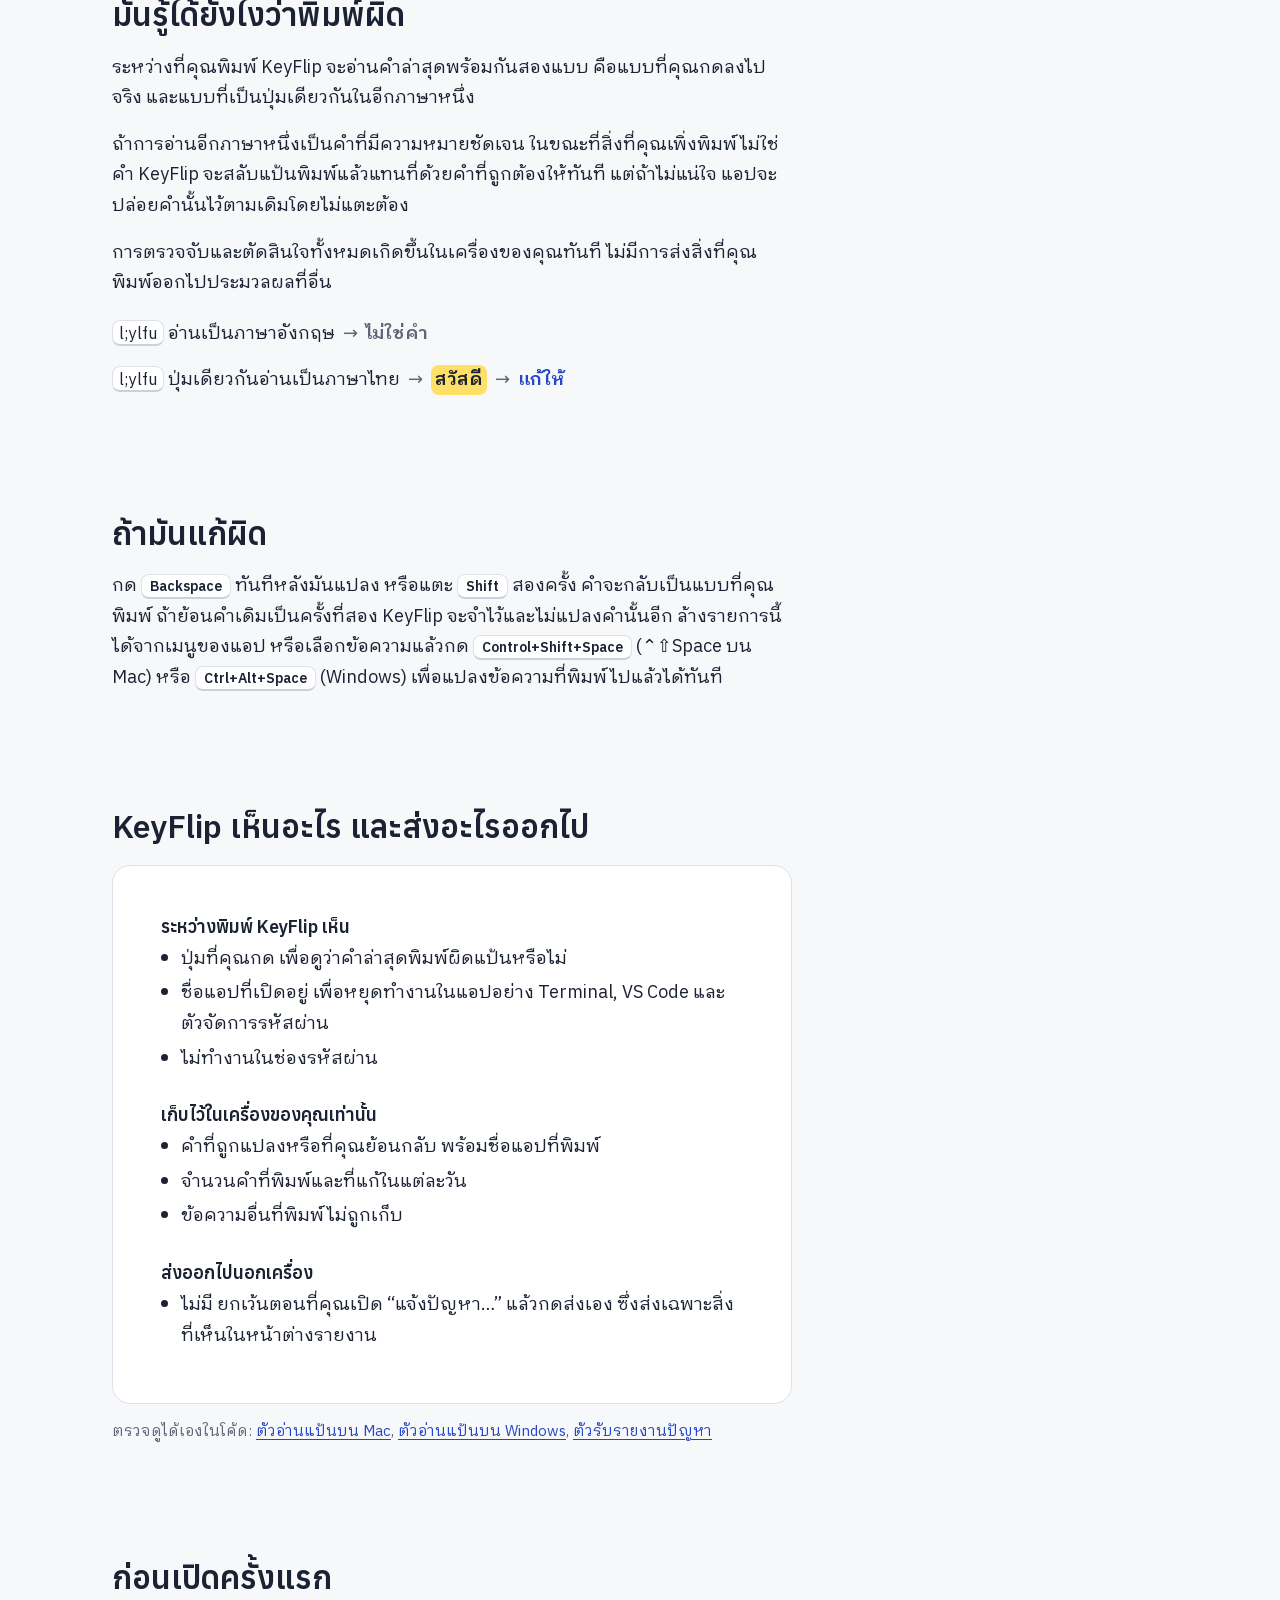
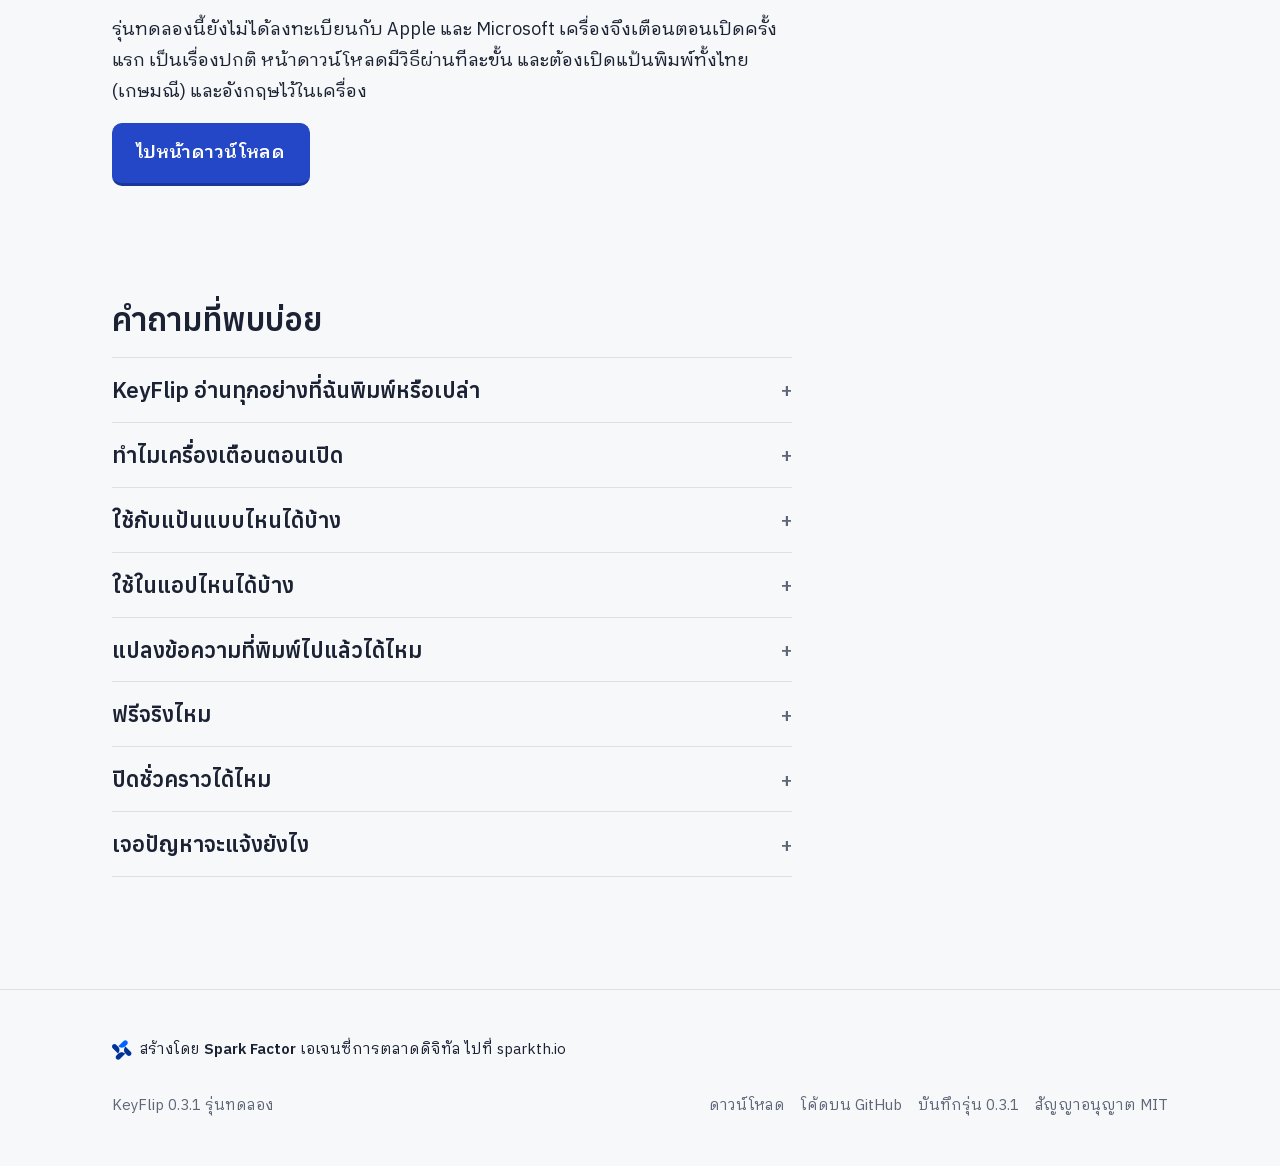
==== commit 51f9979f: "Site: point downloads at 0.3.1 (links, checksums, sizes; install pages too) Not deployed yet: ships " ====
--- a/site/index.html
+++ b/site/index.html
@@ -43,7 +43,7 @@
     "name": "KeyFlip",
     "operatingSystem": "macOS 13+, Windows 10/11 (64-bit)",
     "applicationCategory": "UtilitiesApplication",
-    "softwareVersion": "0.3.0",
+    "softwareVersion": "0.3.1",
     "offers": {
       "@type": "Offer",
       "price": "0",
@@ -95,7 +95,7 @@
               <a href="download/" class="btn btn-primary">ดาวน์โหลดฟรี</a>
               <a href="#video" class="hero-link-video">ดูคลิปการใช้งาน</a>
             </div>
-            <p class="hero-meta">ใช้ได้บน macOS 13&nbsp;ขึ้นไป และ Windows 64&nbsp;บิต รุ่นทดลอง 0.3.0 ฟรีและเปิดโค้ด</p>
+            <p class="hero-meta">ใช้ได้บน macOS 13&nbsp;ขึ้นไป และ Windows 64&nbsp;บิต รุ่นทดลอง 0.3.1 ฟรีและเปิดโค้ด</p>
           </div>
 
           <!-- Right Column: Keycap Flip & Demo Input -->
@@ -399,11 +399,11 @@
         <img src="assets/spark-factor-logo.svg" alt="" width="20" height="20">
         <span>สร้างโดย <strong>Spark Factor</strong> เอเจนซี่การตลาดดิจิทัล ไปที่ sparkth.io</span>
       </a>
-      <p class="footer-meta">KeyFlip 0.3.0 รุ่นทดลอง</p>
+      <p class="footer-meta">KeyFlip 0.3.1 รุ่นทดลอง</p>
       <nav class="footer-links" aria-label="ลิงก์ส่วนท้าย">
         <a href="download/">ดาวน์โหลด</a>
         <a href="https://github.com/ongkub/keyflip" target="_blank" rel="noopener noreferrer">โค้ดบน GitHub</a>
-        <a href="https://github.com/ongkub/keyflip/releases/tag/v0.3.0-beta" target="_blank" rel="noopener noreferrer">บันทึกรุ่น 0.3.0</a>
+        <a href="https://github.com/ongkub/keyflip/releases/tag/v0.3.1-beta" target="_blank" rel="noopener noreferrer">บันทึกรุ่น 0.3.1</a>
         <a href="https://github.com/ongkub/keyflip/blob/main/LICENSE" target="_blank" rel="noopener noreferrer">สัญญาอนุญาต MIT</a>
       </nav>
     </div>
